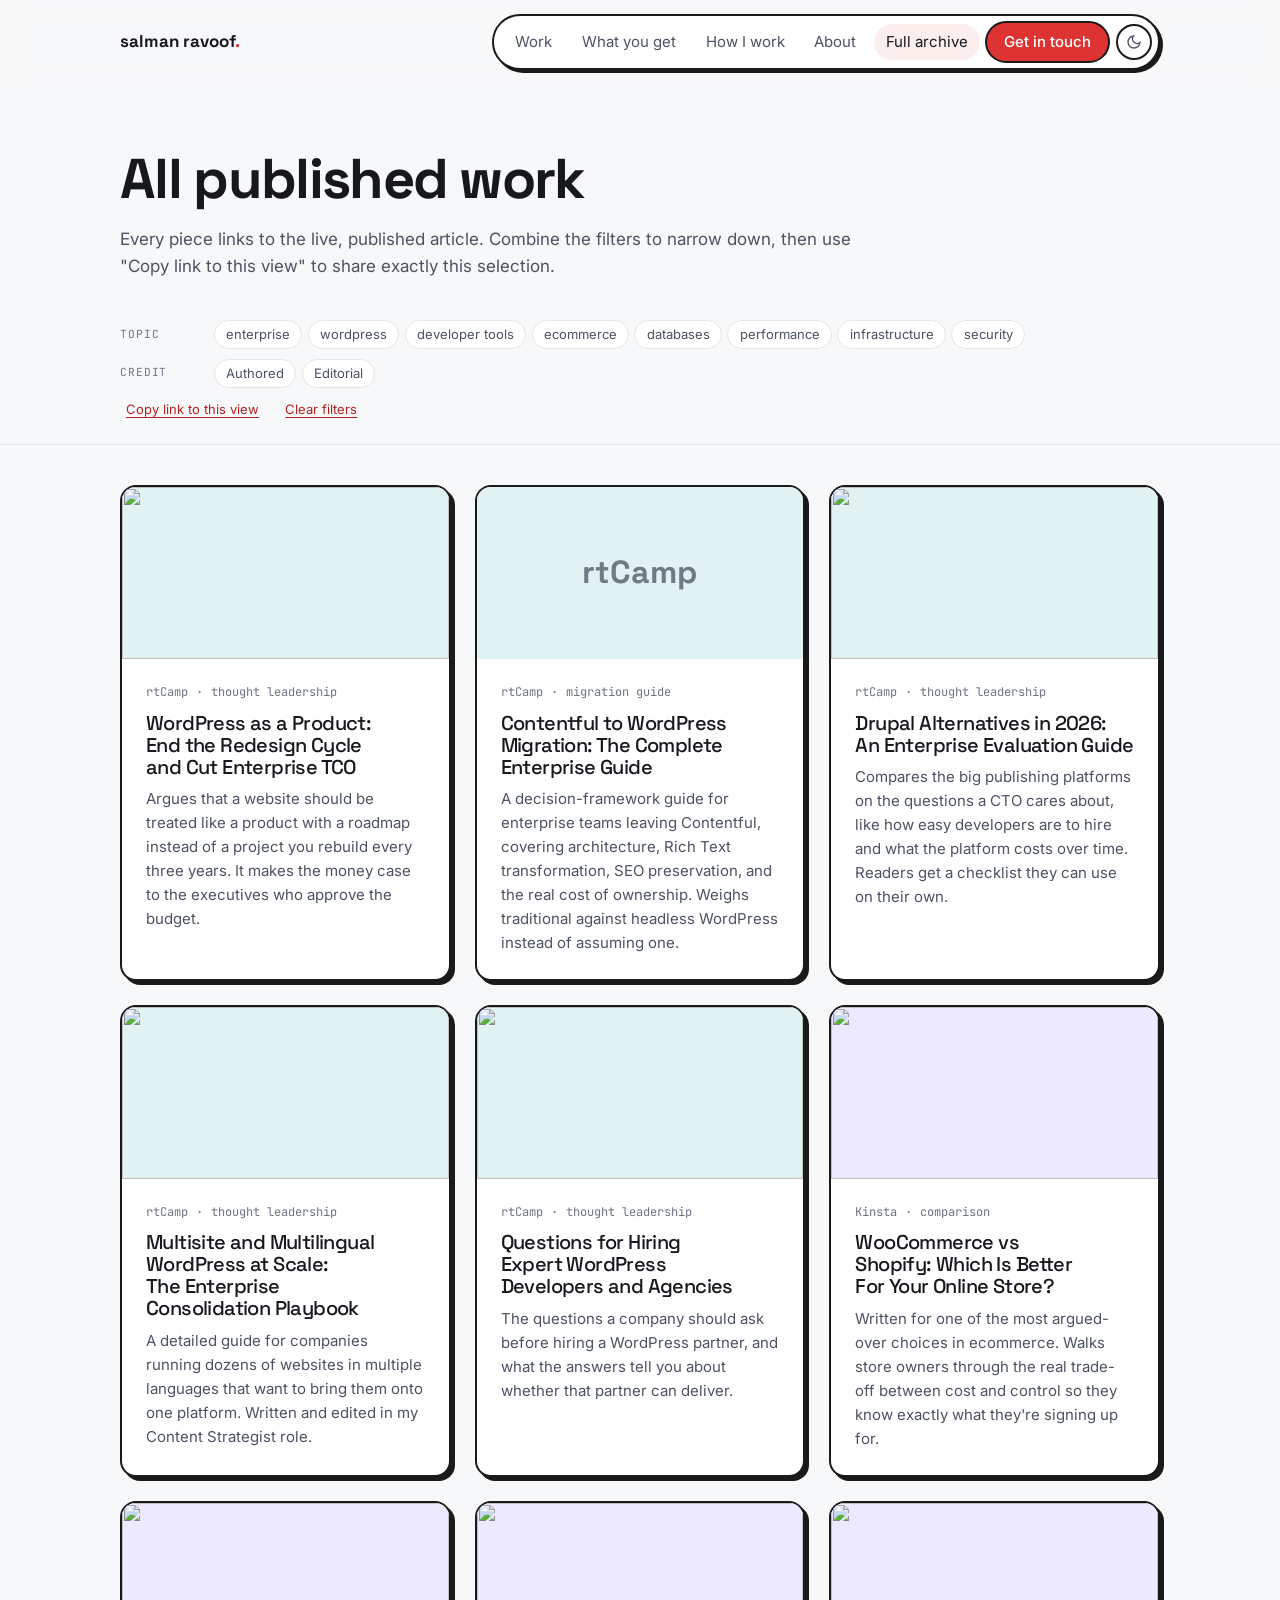
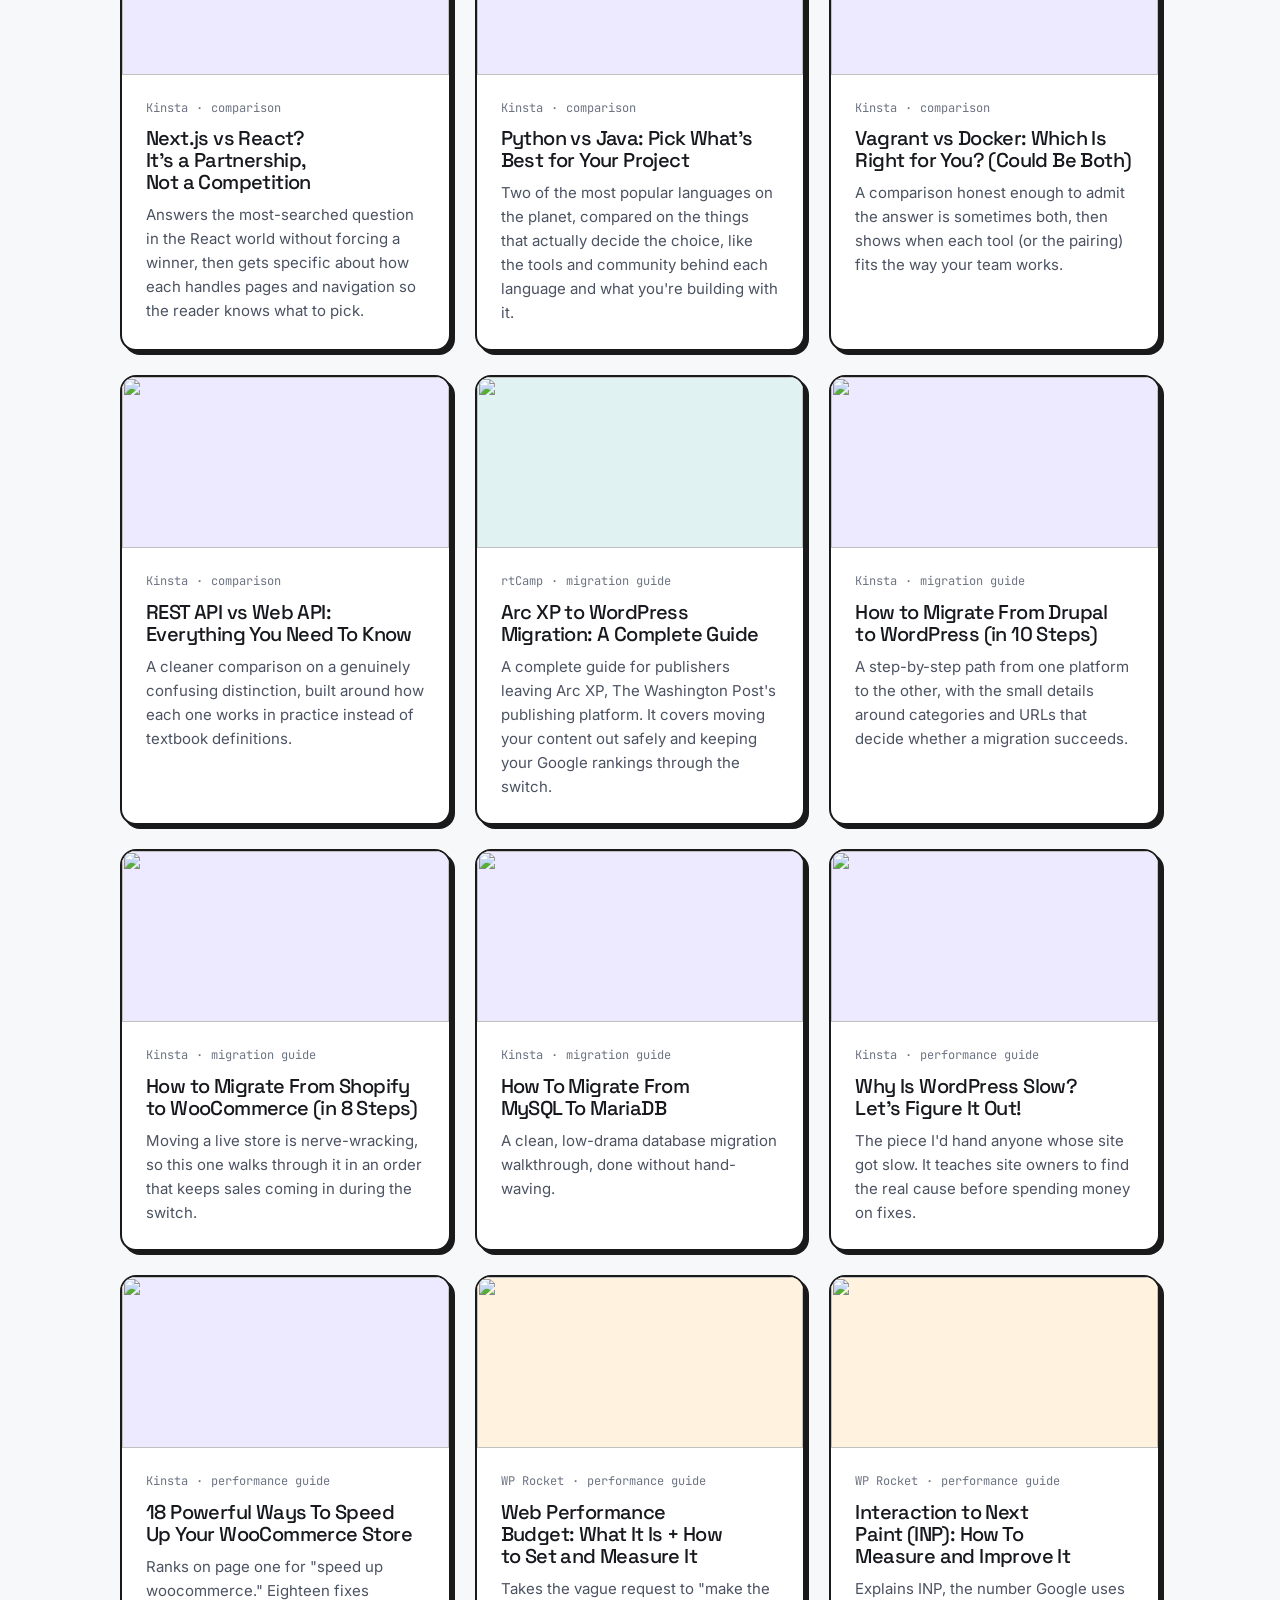
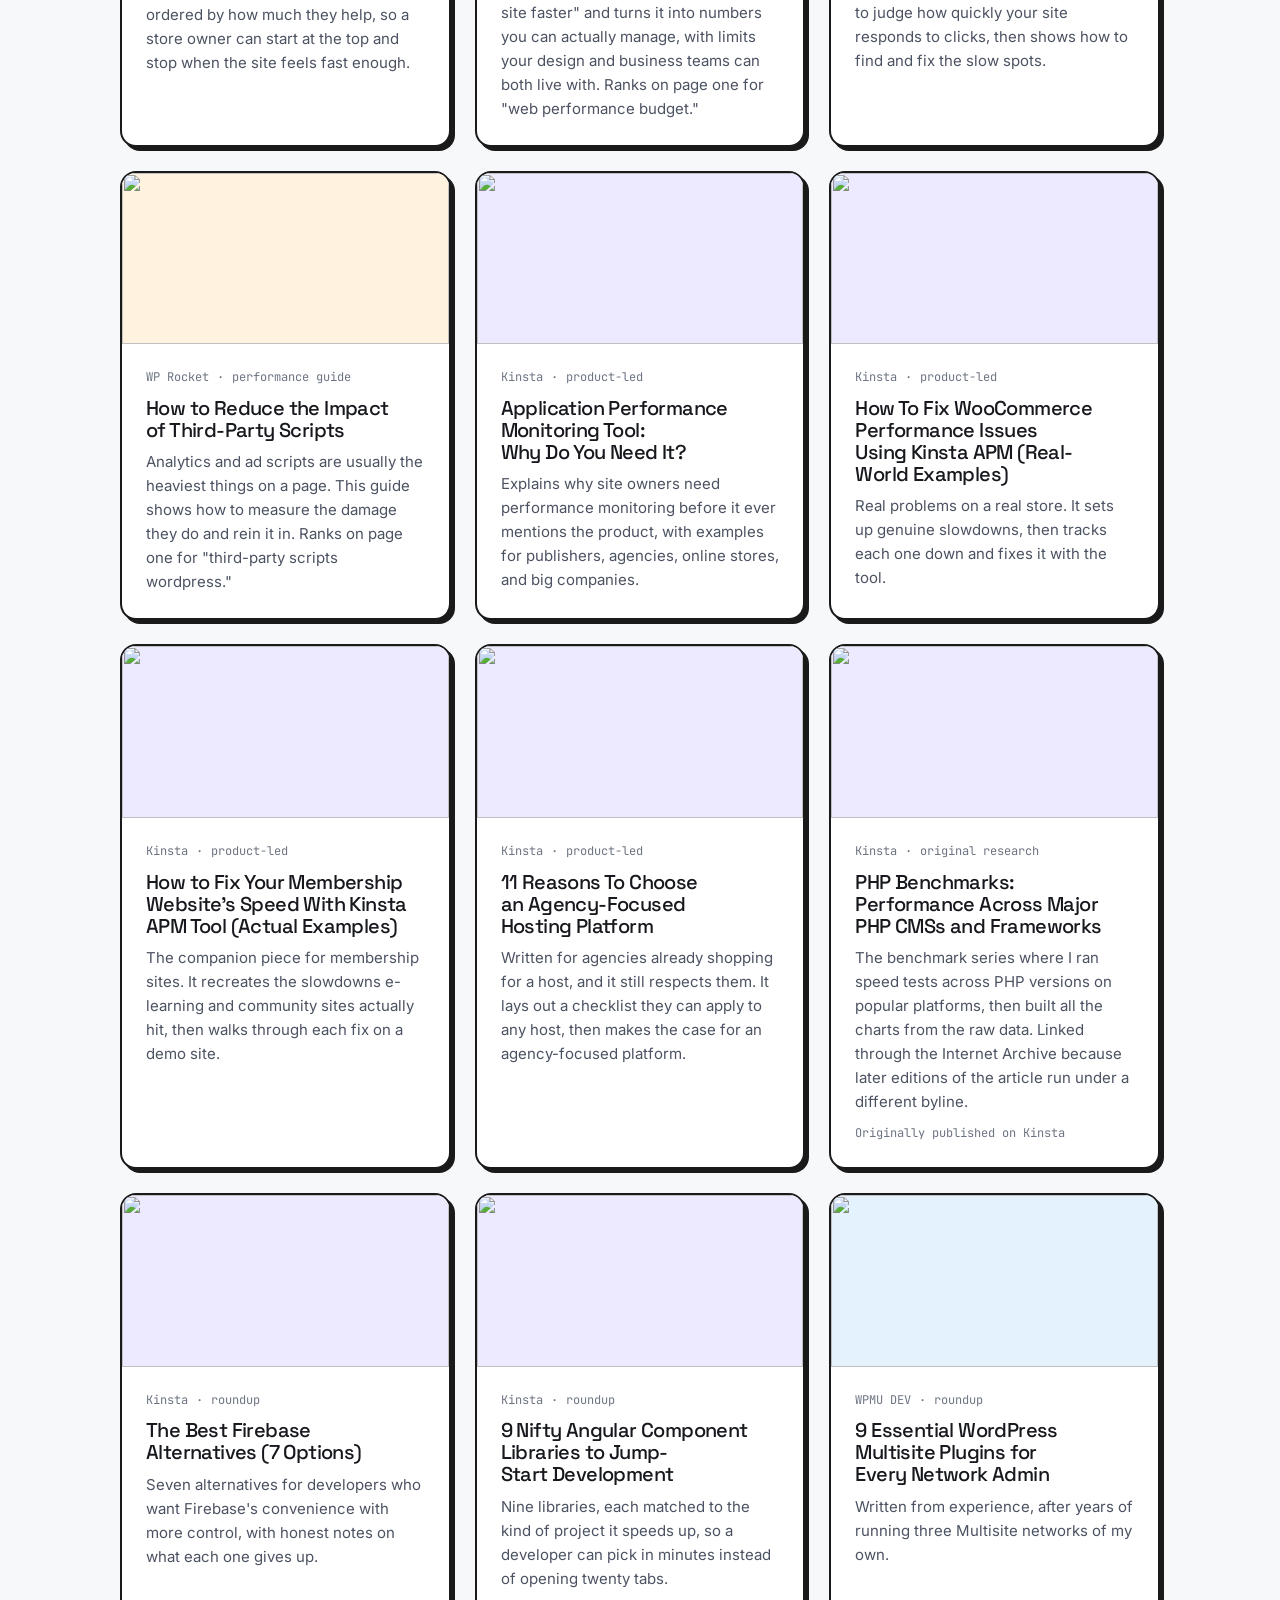
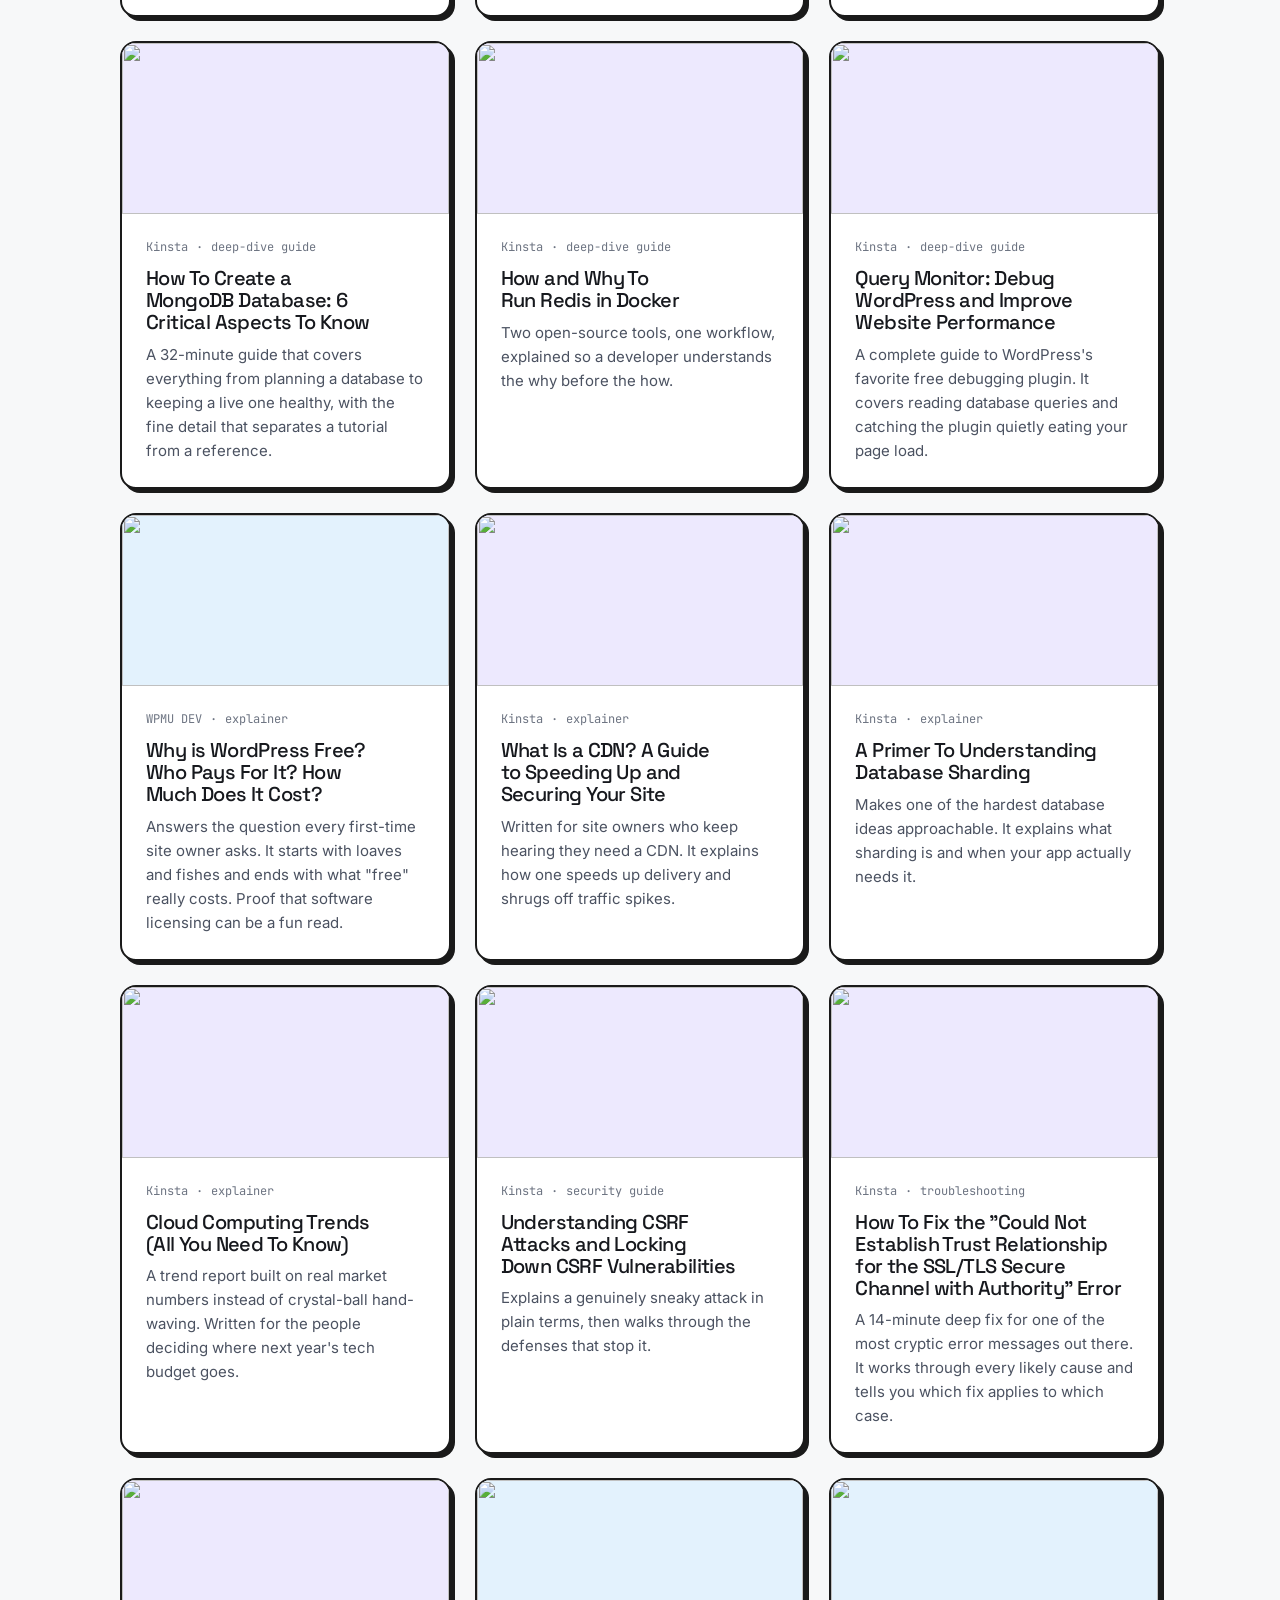
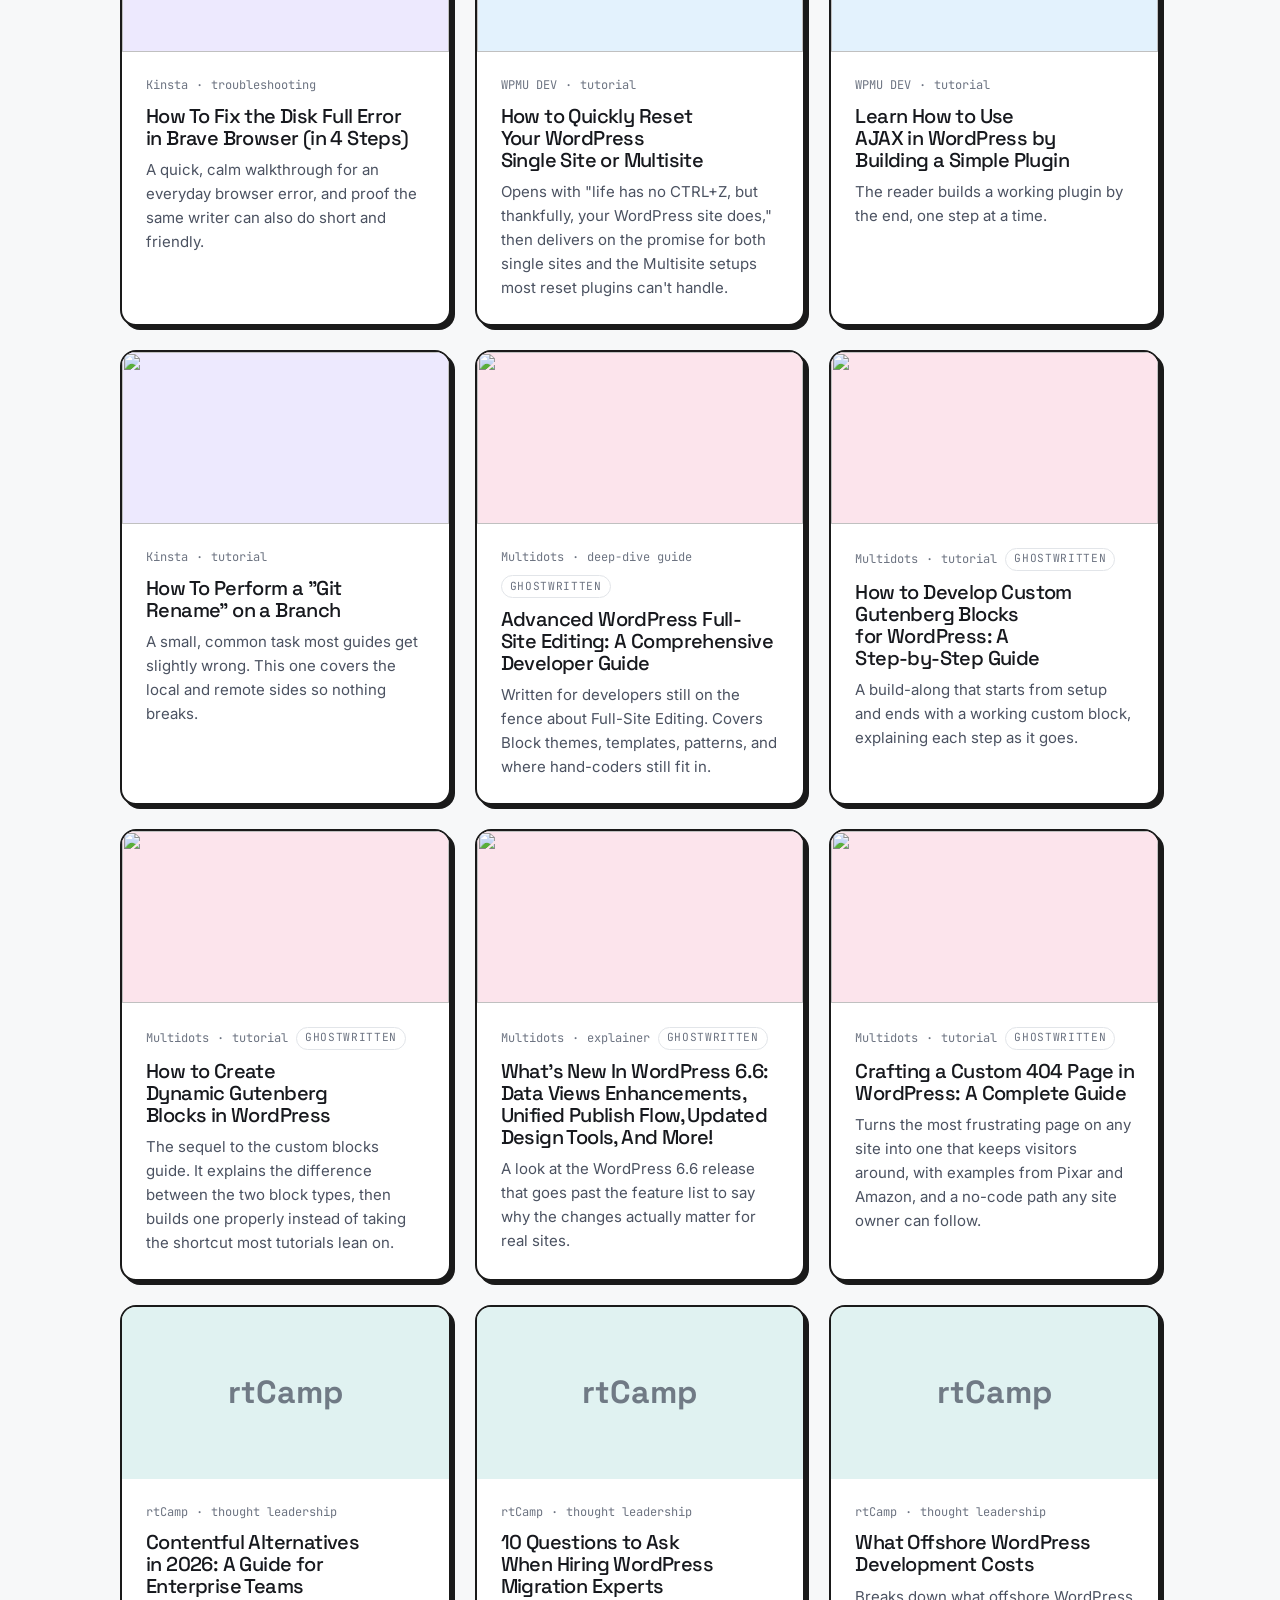
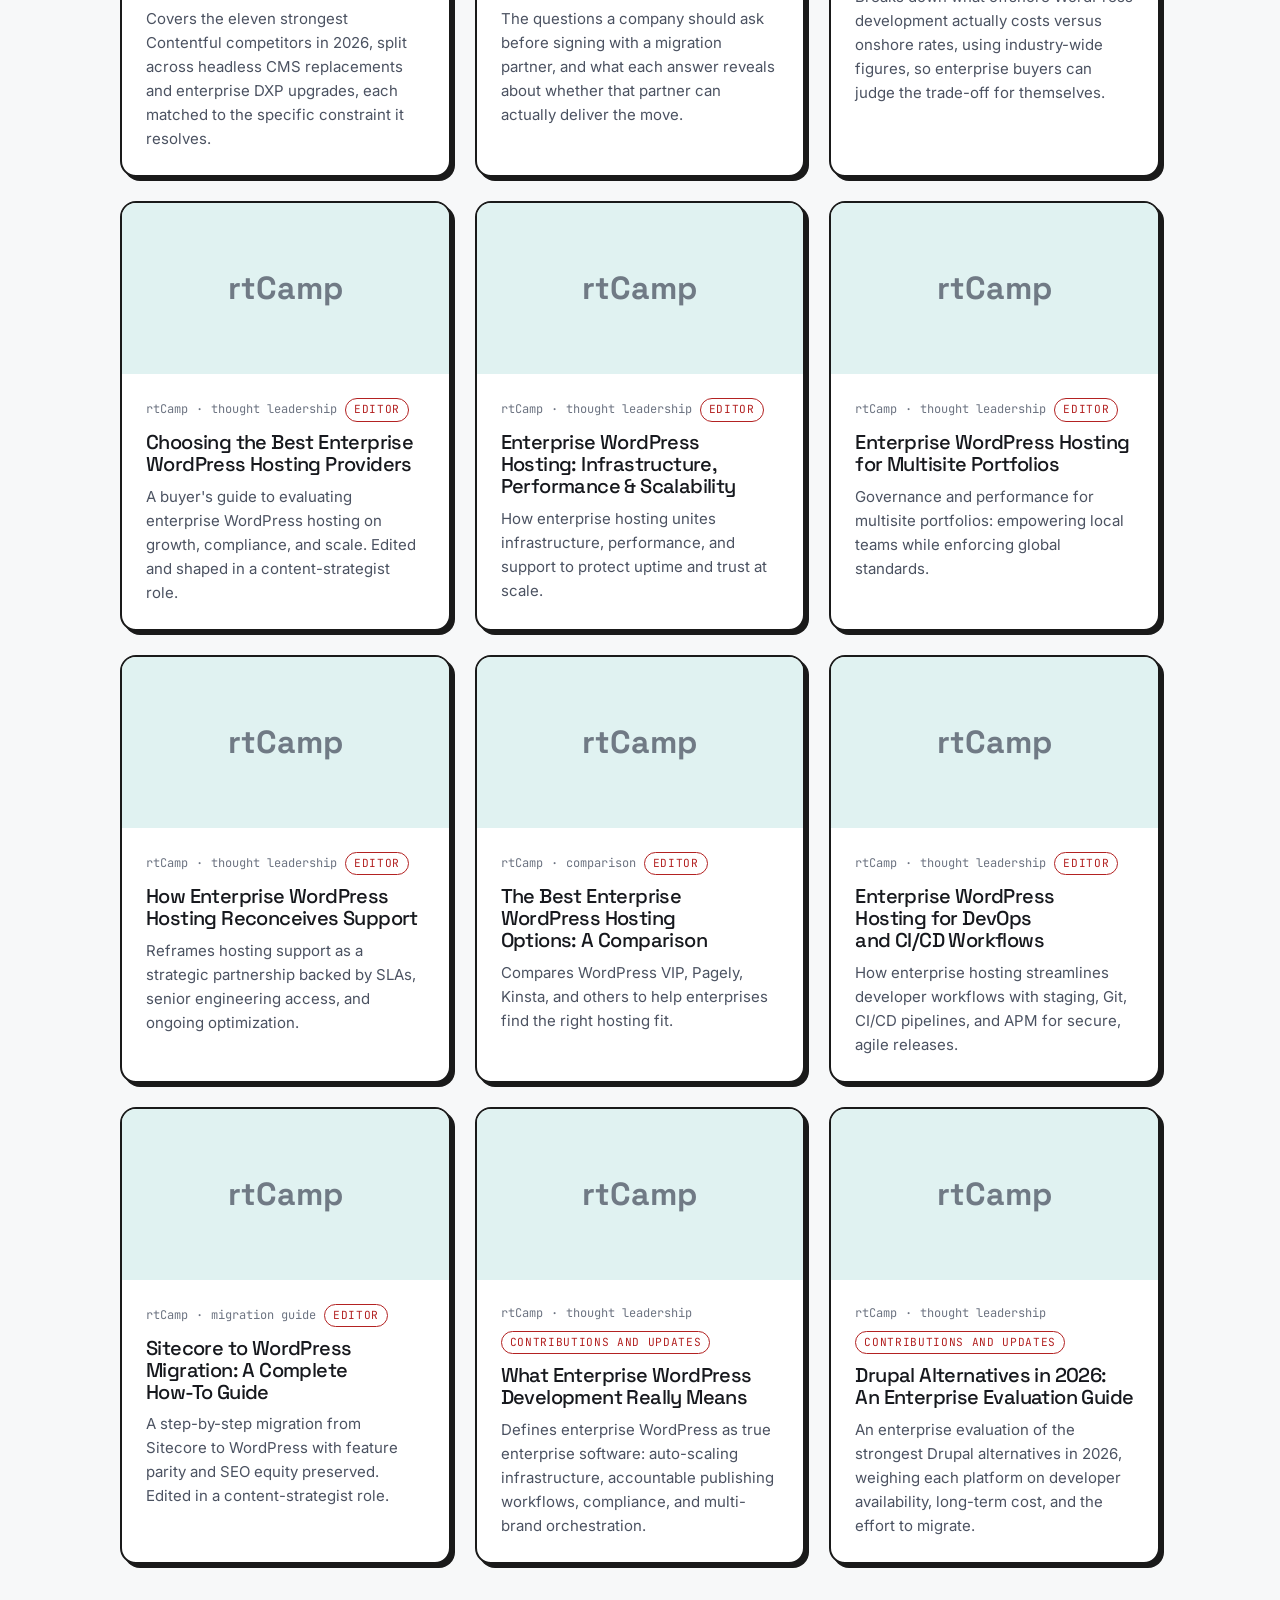
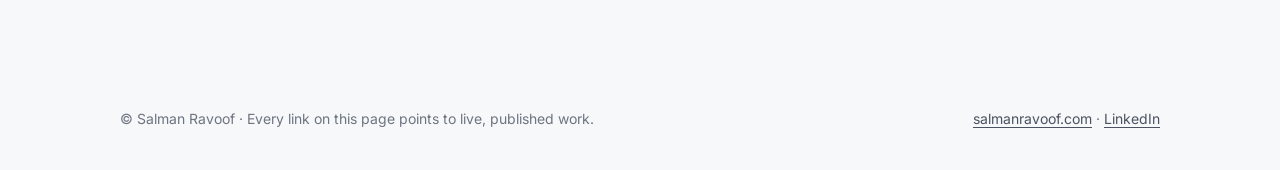
==== work.html @ 7039feca "Initial commit: conversion-focused writing portfolio Hand-coded static HTML/CSS/JS (no build step). " ====
<!DOCTYPE html>
<html lang="en" data-theme="light" class="no-js">
<head>
<meta charset="UTF-8">
<meta name="viewport" content="width=device-width, initial-scale=1.0">
<title>All published work · Salman Ravoof</title>
<meta name="description" content="The full archive of published work by Salman Ravoof across Kinsta, rtCamp, WP Rocket, WPMU DEV, and Multidots. Filter by publication, topic, or content type.">
<link rel="canonical" href="https://portfolio.salmanravoof.com/work.html">

<meta property="og:type" content="website">
<meta property="og:title" content="All published work · Salman Ravoof">
<meta property="og:description" content="The full archive of published work across WordPress and enterprise tech. Filter by publication, topic, or content type.">
<meta property="og:url" content="https://portfolio.salmanravoof.com/work.html">
<meta property="og:image" content="https://portfolio.salmanravoof.com/assets/og-image.png">
<meta property="og:image:width" content="1200">
<meta property="og:image:height" content="630">
<meta property="og:image:alt" content="Salman Ravoof, technical content writer for hire">
<meta name="twitter:card" content="summary_large_image">
<meta name="twitter:image" content="https://portfolio.salmanravoof.com/assets/og-image.png">

<script>
(function () {
  var root = document.documentElement;
  root.classList.remove("no-js");
  root.classList.add("js");
  try {
    var t = localStorage.getItem("theme");
    if (!t) t = matchMedia("(prefers-color-scheme: dark)").matches ? "dark" : "light";
    root.setAttribute("data-theme", t);
  } catch (e) {}
})();
</script>

<link rel="preconnect" href="https://fonts.googleapis.com">
<link rel="preconnect" href="https://fonts.gstatic.com" crossorigin>
<link href="https://fonts.googleapis.com/css2?family=Space+Grotesk:wght@500;700&family=Inter:wght@400;500&family=JetBrains+Mono:wght@400;500&display=swap" rel="stylesheet">

<link rel="stylesheet" href="css/tokens.css">
<link rel="stylesheet" href="css/base.css">
<link rel="stylesheet" href="css/components.css">
</head>
<body>
<a class="skip-link" href="#main">Skip to content</a>

<header class="site-header">
  <div class="container">
    <a class="brand" href="index.html">salman ravoof<span class="brand-dot">.</span></a>
    <button class="nav-toggle" type="button" aria-label="Menu" aria-expanded="false" aria-controls="primary-nav">
      <svg class="icon-menu" width="20" height="20" viewBox="0 0 24 24" fill="none" stroke="currentColor" stroke-width="2" stroke-linecap="round" aria-hidden="true"><line x1="3" y1="6" x2="21" y2="6"/><line x1="3" y1="12" x2="21" y2="12"/><line x1="3" y1="18" x2="21" y2="18"/></svg>
      <svg class="icon-close" width="20" height="20" viewBox="0 0 24 24" fill="none" stroke="currentColor" stroke-width="2" stroke-linecap="round" aria-hidden="true"><line x1="18" y1="6" x2="6" y2="18"/><line x1="6" y1="6" x2="18" y2="18"/></svg>
    </button>
    <nav class="site-nav" id="primary-nav" aria-label="Main">
      <a href="index.html#work">Work</a>
      <a href="index.html#value">What you get</a>
      <a href="index.html#process">How I work</a>
      <a href="index.html#about">About</a>
      <a href="work.html" aria-current="true">Full archive</a>
      <a class="btn btn-primary nav-cta" href="index.html#contact">Get in touch</a>
      <button class="theme-toggle" type="button" aria-label="Switch to dark mode">
        <svg class="icon-moon" width="16" height="16" viewBox="0 0 24 24" fill="none" stroke="currentColor" stroke-width="2" aria-hidden="true"><path d="M21 12.79A9 9 0 1 1 11.21 3 7 7 0 0 0 21 12.79z"/></svg>
        <svg class="icon-sun" width="16" height="16" viewBox="0 0 24 24" fill="none" stroke="currentColor" stroke-width="2" aria-hidden="true"><circle cx="12" cy="12" r="5"/><path d="M12 1v2M12 21v2M4.22 4.22l1.42 1.42M18.36 18.36l1.42 1.42M1 12h2M21 12h2M4.22 19.78l1.42-1.42M18.36 5.64l1.42-1.42"/></svg>
      </button>
    </nav>
  </div>
</header>

<main id="main">

  <section class="archive-head">
    <div class="container">
      <h1>All published work</h1>
      <p>Every piece links to the live, published article. Combine the filters to narrow down, then use "Copy link to this view" to share exactly this selection.</p>
    </div>
  </section>

  <div class="filter-bar">
    <div class="container">
      <button class="filter-toggle" type="button" aria-expanded="false" aria-controls="filter-panel" data-filter-toggle>
        <svg width="18" height="18" viewBox="0 0 24 24" fill="none" stroke="currentColor" stroke-width="2" stroke-linecap="round" aria-hidden="true"><line x1="4" y1="6" x2="20" y2="6"/><line x1="7" y1="12" x2="17" y2="12"/><line x1="10" y1="18" x2="14" y2="18"/></svg>
        <span>Filters</span>
        <span class="filter-toggle-badge" data-filter-active hidden></span>
        <svg class="filter-chevron" width="18" height="18" viewBox="0 0 24 24" fill="none" stroke="currentColor" stroke-width="2" stroke-linecap="round" stroke-linejoin="round" aria-hidden="true"><polyline points="6 9 12 15 18 9"/></svg>
      </button>
      <div class="filter-panel" id="filter-panel">
        <div class="filter-groups" data-filter-groups></div>
        <div class="filter-meta">
          <span class="filter-count" data-filter-count aria-live="polite"></span>
          <span class="filter-actions">
            <button class="filter-share" type="button" data-filter-share>Copy link to this view</button>
            <button class="filter-clear" type="button" data-filter-clear>Clear filters</button>
          </span>
        </div>
      </div>
    </div>
  </div>

  <div class="container">
    <div class="archive-grid" data-archive-grid></div>
    <p class="archive-empty" data-archive-empty hidden>No pieces match that combination. Clear a filter or two.</p>
  </div>

</main>

<footer class="site-footer">
  <div class="container">
    <span>© Salman Ravoof · Every link on this page points to live, published work.</span>
    <span><a href="https://salmanravoof.com">salmanravoof.com</a> · <a href="https://www.linkedin.com/in/salmanravoof/">LinkedIn</a></span>
  </div>
</footer>

<noscript>
  <div class="container" style="padding-block: 2rem;">
    <p>Filters need JavaScript, but all articles are listed on the <a href="index.html">home page</a> and at the author pages: <a href="https://kinsta.com/blog/author/salmanravoof/">Kinsta</a>, <a href="https://rtcamp.com/author/salman-ravoof/">rtCamp</a>, <a href="https://wp-rocket.me/blog/author/salman-ravoof/">WP Rocket</a>, <a href="https://wpmudev.com/blog/author/salman-ravoof/">WPMU DEV</a>.</p>
  </div>
</noscript>

<script src="js/clips.data.js"></script>
<script src="js/main.js"></script>
<script src="js/filter.js"></script>
<script src="js/theme.js"></script>
</body>
</html>
---- css/tokens.css ----
/* Design tokens. Single source of truth for color, type, spacing.
   Theme switching: [data-theme="dark"] on <html> overrides the color set. */

:root {
  /* Brand */
  --accent: #dd3333;
  --accent-strong: #b32222;   /* AA text on light backgrounds */
  --accent-soft: #fdeeee;

  /* Surfaces (light) */
  --bg: #f7f8f9;
  --surface: #ffffff;
  --surface-raised: #ffffff;
  --border: #e2e5e9;
  --border-strong: #c9ced5;

  /* Ink: chunky borders + hard offset shadows (neo-brutalist frame) */
  --ink-line: #1a1a1a;    /* border color on cards, nav, buttons */
  --ink-shadow: #1a1a1a;  /* solid, no-blur drop shadow color */

  /* Text (light) */
  --text: #16181d;
  --text-secondary: #4b5261;
  --text-muted: #6d7482;
  --text-on-accent: #ffffff;

  /* Publication tints for image fallbacks */
  --tint-kinsta: #ede9fe;
  --tint-rtcamp: #e0f2f1;
  --tint-wprocket: #fff3e0;
  --tint-wpmudev: #e3f2fd;
  --tint-multidots: #fce4ec;

  /* Type */
  --font-display: "Space Grotesk", system-ui, sans-serif;
  --font-body: "Inter", system-ui, -apple-system, sans-serif;
  --font-mono: "JetBrains Mono", ui-monospace, "SF Mono", monospace;

  --step--1: 0.875rem;   /* 14px */
  --step-0: 1.0625rem;   /* 17px body */
  --step-1: 1.25rem;
  --step-2: 1.625rem;
  --step-3: 2.125rem;
  --step-4: clamp(2.5rem, 5.5vw, 3.5rem);

  /* Layout */
  --measure: 68ch;
  --radius: 10px;
  --radius-lg: 16px;
  --space-1: 0.5rem;
  --space-2: 1rem;
  --space-3: 1.5rem;
  --space-4: 2.5rem;
  --space-5: 4rem;
  --space-6: 6.5rem;
  --container: 1120px;

  /* Hard offset shadows (solid, no blur) */
  --shadow-sm: 3px 3px 0 0 var(--ink-shadow);
  --shadow-card: 4px 4px 0 0 var(--ink-shadow);
  --shadow-card-hover: 7px 7px 0 0 var(--ink-shadow);

  color-scheme: light;
}

[data-theme="dark"] {
  --accent: #ef4d4d;
  --accent-strong: #ff6b6b;
  --accent-soft: #34181a;

  --bg: #101215;
  --surface: #181b20;
  --surface-raised: #1e2228;
  --border: #262b32;
  --border-strong: #3a414b;

  /* Ink: lighter border so it reads on dark; near-black offset shadow */
  --ink-line: #5b6472;
  --ink-shadow: #000000;

  --text: #e9ebee;
  --text-secondary: #aeb5c0;
  --text-muted: #8b93a0;
  --text-on-accent: #ffffff;

  --tint-kinsta: #2a2440;
  --tint-rtcamp: #16302e;
  --tint-wprocket: #362a17;
  --tint-wpmudev: #17293a;
  --tint-multidots: #381f2a;

  --shadow-sm: 3px 3px 0 0 var(--ink-shadow);
  --shadow-card: 4px 4px 0 0 var(--ink-shadow);
  --shadow-card-hover: 7px 7px 0 0 var(--ink-shadow);

  color-scheme: dark;
}
---- css/base.css ----
/* Base: reset, typography, layout primitives */

*, *::before, *::after { box-sizing: border-box; }

* { margin: 0; }

html {
  scroll-behavior: smooth;
  scroll-padding-top: 5rem;
}

@media (prefers-reduced-motion: reduce) {
  html { scroll-behavior: auto; }
  *, *::before, *::after {
    animation-duration: 0.01ms !important;
    animation-iteration-count: 1 !important;
    transition-duration: 0.01ms !important;
  }
}

body {
  background: var(--bg);
  color: var(--text);
  font-family: var(--font-body);
  font-size: var(--step-0);
  line-height: 1.6;
  -webkit-font-smoothing: antialiased;
}

h1, h2, h3, h4 {
  font-family: var(--font-display);
  line-height: 1.1;
  letter-spacing: -0.03em;
  text-wrap: balance;
}

h1 { font-size: var(--step-4); font-weight: 700; }
h2 { font-size: var(--step-3); font-weight: 700; }
h3 { font-size: var(--step-1); font-weight: 500; }

p { max-width: var(--measure); }

a { color: var(--accent-strong); text-underline-offset: 3px; }
a:hover { color: var(--accent); }

img { display: block; max-width: 100%; }

button {
  font: inherit;
  cursor: pointer;
  border: none;
  background: none;
  color: inherit;
}

:focus-visible {
  outline: 2px solid var(--accent);
  outline-offset: 3px;
  border-radius: 4px;
}

::selection { background: var(--accent); color: var(--text-on-accent); }

.container {
  max-width: var(--container);
  margin-inline: auto;
  padding-inline: clamp(1.25rem, 4vw, 2.5rem);
}

.mono {
  font-family: var(--font-mono);
  font-size: 0.8125rem;
  letter-spacing: 0.02em;
}

.visually-hidden {
  position: absolute;
  width: 1px; height: 1px;
  overflow: hidden;
  clip-path: inset(50%);
  white-space: nowrap;
}

.skip-link {
  position: absolute;
  left: 1rem; top: -3rem;
  background: var(--surface);
  padding: 0.5rem 1rem;
  border-radius: var(--radius);
  z-index: 100;
  transition: top 150ms ease;
}
.skip-link:focus { top: 1rem; }
---- css/components.css ----
/* Components */

/* ---------- Header / nav ---------- */
.site-header {
  position: sticky;
  top: 0;
  z-index: 50;
  padding-block: 0.75rem;
  background: color-mix(in srgb, var(--bg) 88%, transparent);
  backdrop-filter: blur(10px);
  transition: box-shadow 200ms ease;
}
/* Subtle shadow appears only once the page is scrolled (set by main.js) */
.site-header.is-scrolled { box-shadow: 0 2px 12px rgb(0 0 0 / 0.08); }
[data-theme="dark"] .site-header.is-scrolled { box-shadow: 0 2px 14px rgb(0 0 0 / 0.45); }

.site-header .container {
  position: relative;
  display: flex;
  align-items: center;
  justify-content: space-between;
  gap: var(--space-2);
  min-height: 3.75rem;
}

.brand {
  font-family: var(--font-display);
  font-weight: 700;
  font-size: 1.0625rem;
  color: var(--text);
  text-decoration: none;
}
.brand .brand-dot { color: var(--accent); }

/* Floating pill capsule holding the nav links + CTA + toggle */
.site-nav {
  display: flex;
  flex-wrap: wrap;
  align-items: center;
  gap: 0.35rem;
  padding: 0.3rem 0.4rem 0.3rem 0.6rem;
  background: var(--surface);
  border: 2px solid var(--ink-line);
  border-radius: 999px;
  box-shadow: var(--shadow-sm);
}

.site-nav a {
  color: var(--text-secondary);
  text-decoration: none;
  font-size: 0.9375rem;
  padding: 0.35rem 0.75rem;
  border-radius: 999px;
  white-space: nowrap;
}

/* Hamburger button: hidden on desktop, shown on mobile when JS is on */
.nav-toggle {
  display: none;
  align-items: center;
  justify-content: center;
  width: 2.75rem;
  height: 2.75rem;
  border: 2px solid var(--ink-line);
  border-radius: var(--radius);
  box-shadow: var(--shadow-sm);
  background: var(--surface);
  color: var(--text);
}
.nav-toggle .icon-close { display: none; }
.nav-toggle[aria-expanded="true"] .icon-menu { display: none; }
.nav-toggle[aria-expanded="true"] .icon-close { display: block; }
.site-nav a:hover { color: var(--text); background: var(--bg); }
.site-nav a[aria-current="true"],
.site-nav a.is-active {
  color: var(--text);
  background: var(--accent-soft);
}

.theme-toggle {
  display: inline-flex;
  align-items: center;
  justify-content: center;
  width: 2.25rem; height: 2.25rem;
  border-radius: 50%;
  border: 2px solid var(--ink-line);
  color: var(--text-secondary);
}
.theme-toggle:hover { color: var(--text); background: var(--bg); }
.theme-toggle .icon-sun { display: none; }
[data-theme="dark"] .theme-toggle .icon-sun { display: block; }
[data-theme="dark"] .theme-toggle .icon-moon { display: none; }

/* ---- Responsive nav: collapse the pill into a hamburger dropdown ---- */
@media (max-width: 900px) {
  /* With JS on, show the hamburger and collapse the nav into a panel. */
  .js .nav-toggle { display: inline-flex; }

  .js .site-nav {
    position: absolute;
    top: calc(100% + 0.6rem);
    right: 0;
    flex-direction: column;
    align-items: stretch;
    gap: 0.15rem;
    width: min(16rem, 78vw);
    padding: 0.5rem;
    border-radius: var(--radius-lg);
    box-shadow: var(--shadow-card);
    z-index: 60;
    display: none;
  }
  .js .site-nav.is-open { display: flex; }

  .js .site-nav a {
    padding: 0.6rem 0.8rem;
    border-radius: var(--radius);
  }
  .js .site-nav .nav-cta {
    justify-content: center;
    margin-top: 0.2rem;
  }
  /* Keep the theme toggle inline with a label-like full-width row */
  .js .site-nav .theme-toggle {
    align-self: flex-start;
    margin-top: 0.2rem;
  }

  /* No-JS fallback: no hamburger, so let the pill wrap and stay reachable. */
  .no-js .site-nav { border-radius: var(--radius-lg); }
}

/* ---------- Buttons ---------- */
.btn {
  display: inline-flex;
  align-items: center;
  gap: 0.5rem;
  padding: 0.7rem 1.35rem;
  border: 2px solid var(--ink-line);
  border-radius: var(--radius);
  box-shadow: var(--shadow-sm);
  font-weight: 500;
  font-size: 0.9375rem;
  text-decoration: none;
  transition: transform 120ms ease, box-shadow 120ms ease, background 120ms ease;
}
.btn:hover { transform: translate(-1px, -1px); box-shadow: var(--shadow-card); }
.btn:active { transform: translate(3px, 3px); box-shadow: 0 0 0 0 var(--ink-shadow); }

.btn-primary { background: var(--accent); color: var(--text-on-accent); }
.btn-primary:hover { background: var(--accent-strong); color: var(--text-on-accent); }

.btn-ghost {
  background: var(--surface);
  color: var(--text);
}
.btn-ghost:hover { color: var(--text); }

/* CTA nested inside the nav pill: clean filled pill, no offset shadow.
   Explicit color beats the .site-nav a rule (which would grey the text). */
.site-nav .nav-cta {
  border-radius: 999px;
  box-shadow: none;
  padding: 0.45rem 1.05rem;
  color: var(--text-on-accent);
  background: var(--accent);
}
.site-nav .nav-cta:hover { transform: none; box-shadow: none; color: var(--text-on-accent); background: var(--accent-strong); }
.site-nav .nav-cta:active { transform: scale(0.97); box-shadow: none; }

/* ---------- Hero ---------- */
.hero { padding-block: var(--space-4) var(--space-5); }

/* Big bordered hero card (neo-brutalist frame, brand-red tint) */
.hero-panel {
  background: var(--accent-soft);
  border: 2px solid var(--ink-line);
  border-radius: var(--radius-lg);
  box-shadow: var(--shadow-card-hover);
  padding: clamp(2rem, 4vw, 3.5rem);
}

/* Supporting content sits two-up below the full-width headline */
.hero-row {
  display: grid;
  grid-template-columns: minmax(0, 1.9fr) minmax(220px, 1fr);
  gap: clamp(1.5rem, 3vw, 2.75rem);
  align-items: start;
  margin-top: var(--space-3);
}
/* The row's margin-top owns the headline gap; don't double it with the
   first child's own top margin. */
.hero-main > :first-child { margin-top: 0; }
/* Two-column hero only when the side card has room; below this it stacks
   (keeps the "who I'm for" bullets from wrapping into a cramped column). */
@media (max-width: 992px) {
  .hero-row { grid-template-columns: 1fr; gap: var(--space-3); }
}

/* Compact "who I'm for" side card, right column of the hero */
.hero-fit {
  background: var(--surface);
  border: 2px solid var(--ink-line);
  border-radius: var(--radius);
  box-shadow: var(--shadow-sm);
  padding: var(--space-3);
}
.hero-fit-label {
  font-family: var(--font-mono);
  font-size: 0.75rem;
  letter-spacing: 0.08em;
  text-transform: uppercase;
  color: var(--accent-strong);
  margin-bottom: var(--space-2);
}
.hero-fit-list {
  list-style: none;
  display: grid;
  gap: 0.55rem;
  margin-bottom: var(--space-2);
}
.hero-fit-list li {
  position: relative;
  padding-left: 1.15rem;
  font-size: 0.9375rem;
  font-weight: 500;
  line-height: 1.35;
}
.hero-fit-list li::before {
  content: "";
  position: absolute;
  left: 0; top: 0.5em;
  width: 0.5rem; height: 0.5rem;
  background: var(--accent);
  border-radius: 2px;
}
.hero-fit-note {
  font-size: var(--step--1);
  color: var(--text-secondary);
}

.hero-kicker {
  color: var(--accent-strong);
  font-family: var(--font-mono);
  font-size: 0.8125rem;
  letter-spacing: 0.08em;
  text-transform: uppercase;
  margin-bottom: var(--space-2);
}

.hero h1 { max-width: 30ch; }

/* Inline word-pills that highlight phrases inside running copy */
.pill-inline {
  display: inline-block;
  white-space: nowrap;
  background: var(--surface);
  border: 2px solid var(--ink-line);
  border-radius: 999px;
  padding: 0.02em 0.55em;
  margin-block: 0.15em;
  font-size: 0.92em;
  font-weight: 500;
  color: var(--text);
  /* No offset shadow: on wrapped text it overflows into the next line
     and collides with the pill below. The border carries the styling.
     margin-block keeps a gap when two pills wrap onto adjacent lines. */
}

/* Uppercase mono eyebrow above a section heading */
.section-kicker {
  font-family: var(--font-mono);
  font-size: 0.8125rem;
  letter-spacing: 0.08em;
  text-transform: uppercase;
  color: var(--accent-strong);
  margin-bottom: 0.5rem;
}

.hero-sub {
  margin-top: var(--space-3);
  font-size: var(--step-1);
  line-height: 1.75;
  color: var(--text-secondary);
  max-width: 52ch;
}

.hero-actions {
  margin-top: var(--space-4);
  display: flex;
  flex-wrap: wrap;
  align-items: center;
  gap: var(--space-2);
}

.hero-doubt {
  font-size: var(--step--1);
  color: var(--text-muted);
}

/* ---------- Logo strip ---------- */
.pub-strip {
  border-block: 1px solid var(--border);
  padding-block: var(--space-3);
}
.pub-strip .container {
  display: flex;
  flex-wrap: wrap;
  align-items: baseline;
  gap: var(--space-2) var(--space-4);
}
.pub-strip-label {
  font-family: var(--font-mono);
  font-size: 0.75rem;
  text-transform: uppercase;
  letter-spacing: 0.08em;
  color: var(--text-muted);
}
.pub-link {
  display: inline-flex;
  align-items: center;
  gap: 0.5rem;
  text-decoration: none;
  border-radius: 6px;
}
.pub-link img {
  height: 24px;
  width: auto;
  /* Hidden until it actually loads; the text wordmark is the default. */
  display: none;
}
.pub-link.has-logo img { display: block; }
.pub-link.has-logo .pub-name { position: absolute; width: 1px; height: 1px; overflow: hidden; clip-path: inset(50%); }
[data-theme="dark"] .pub-link.has-logo img { filter: brightness(0) invert(0.85); }
.pub-name {
  font-family: var(--font-display);
  font-weight: 500;
  font-size: 1.125rem;
  color: var(--text-secondary);
}
a.pub-link:hover .pub-name { color: var(--text); }
a.pub-link:hover { opacity: 0.85; }

/* ---------- Sections ---------- */
.section { padding-block: var(--space-5); }

.section-head {
  display: flex;
  align-items: baseline;
  gap: var(--space-2);
  margin-bottom: var(--space-4);
}

.section-note {
  margin-top: 0.5rem;
  color: var(--text-secondary);
  max-width: 58ch;
}

/* Highlighted proof line above the featured cards */
.work-proof {
  margin-bottom: var(--space-4);
  padding: 0.9rem 1.15rem;
  background: var(--surface);
  border: 2px solid var(--ink-line);
  border-left-width: 6px;
  border-left-color: var(--accent);
  border-radius: var(--radius);
  box-shadow: var(--shadow-sm);
  color: var(--text);
  font-size: var(--step-0);
  max-width: var(--measure);
}

/* ---------- Featured cards ---------- */
.featured-grid {
  display: grid;
  grid-template-columns: repeat(auto-fill, minmax(300px, 1fr));
  gap: var(--space-3);
}

.card {
  display: flex;
  flex-direction: column;
  background: var(--surface);
  border: 2px solid var(--ink-line);
  border-radius: var(--radius-lg);
  overflow: hidden;
  box-shadow: var(--shadow-card);
  transition: transform 150ms ease, box-shadow 150ms ease;
}
.card[hidden] { display: none; }

.card:hover {
  transform: translate(-2px, -2px);
  box-shadow: var(--shadow-card-hover);
}

.card-media {
  aspect-ratio: 1200 / 630;
  background: var(--tint, var(--accent-soft));
  display: flex;
  align-items: center;
  justify-content: center;
  position: relative;
}
.card-media img { width: 100%; height: 100%; object-fit: cover; }
.card-monogram {
  font-family: var(--font-display);
  font-weight: 700;
  font-size: 2rem;
  color: var(--text-secondary);
  opacity: 0.75;
}

.card-audience {
  position: absolute;
  top: 0.75rem; left: 0.75rem;
  background: var(--accent);
  color: var(--text-on-accent);
  font-family: var(--font-mono);
  font-size: 0.75rem;
  padding: 0.25rem 0.65rem;
  border-radius: 999px;
}

.card-body {
  display: flex;
  flex-direction: column;
  gap: 0.6rem;
  padding: var(--space-3);
  flex: 1;
}

.card-meta {
  display: flex;
  flex-wrap: wrap;
  align-items: center;
  gap: 0.5rem;
  font-family: var(--font-mono);
  font-size: 0.75rem;
  color: var(--text-muted);
}

.card h3 a {
  color: var(--text);
  text-decoration: none;
}
.card h3 a::after { content: ""; position: absolute; inset: 0; }
.card { position: relative; }
.card h3 a:hover { color: var(--accent-strong); }

.card-desc {
  color: var(--text-secondary);
  font-size: 0.9375rem;
  flex: 1;
}

.card-metric {
  display: inline-flex;
  align-items: center;
  gap: 0.4rem;
  align-self: flex-start;
  background: var(--accent-soft);
  color: var(--accent-strong);
  font-family: var(--font-mono);
  font-size: 0.75rem;
  padding: 0.3rem 0.7rem;
  border-radius: 999px;
}

.tag {
  background: var(--bg);
  border: 1.5px solid var(--ink-line);
  border-radius: 999px;
  padding: 0.15rem 0.6rem;
}

/* ---------- Value props ("what you get") ---------- */
.value-grid {
  display: grid;
  grid-template-columns: repeat(auto-fit, minmax(240px, 1fr));
  gap: var(--space-3);
}
.value-item {
  border-top: 2px solid var(--accent);
  padding-top: var(--space-2);
}
.value-icon {
  display: inline-flex;
  align-items: center;
  justify-content: center;
  width: 2.75rem;
  height: 2.75rem;
  margin-bottom: var(--space-2);
  background: var(--accent-soft);
  border: 2px solid var(--ink-line);
  border-radius: var(--radius);
  box-shadow: var(--shadow-sm);
  color: var(--accent-strong);
}
.value-icon svg { width: 22px; height: 22px; }
.value-item h3 { margin-bottom: 0.5rem; }
.value-item p { color: var(--text-secondary); font-size: 0.9375rem; }

/* ---------- Process ("how I work") ---------- */
.process { counter-reset: step; display: grid; gap: var(--space-3); max-width: 720px; }
.process-step {
  counter-increment: step;
  display: grid;
  grid-template-columns: 3rem 1fr;
  gap: var(--space-2);
}
.process-step::before {
  content: "0" counter(step);
  font-family: var(--font-mono);
  color: var(--accent-strong);
  font-size: 0.875rem;
  padding-top: 0.3rem;
}
.process-step h3 { margin-bottom: 0.35rem; }
.process-step p { color: var(--text-secondary); font-size: 0.9375rem; }

/* ---------- Testimonials ---------- */
.testimonial-grid {
  display: grid;
  grid-template-columns: repeat(auto-fit, minmax(280px, 1fr));
  gap: var(--space-3);
}
.testimonial {
  position: relative;
  background: var(--surface);
  border: 2px solid var(--ink-line);
  border-radius: var(--radius-lg);
  box-shadow: var(--shadow-card);
  padding: var(--space-4) var(--space-3) var(--space-3);
  display: flex;
  flex-direction: column;
  gap: var(--space-2);
  transition: transform 150ms ease, box-shadow 150ms ease;
}
.testimonial:hover {
  transform: translate(-2px, -2px);
  box-shadow: var(--shadow-card-hover);
}
/* Oversized opening quote mark */
.testimonial::before {
  content: "\201C";
  position: absolute;
  top: 0.05rem;
  left: var(--space-3);
  font-family: var(--font-display);
  font-weight: 700;
  font-size: 3rem;
  line-height: 1;
  color: var(--accent);
}
.testimonial blockquote {
  font-size: var(--step-0);
  color: var(--text);
}
.testimonial.is-placeholder blockquote { color: var(--text-muted); font-style: italic; }
/* Unmistakable label so placeholders never read as real quotes */
.testimonial.is-placeholder::after {
  content: "Placeholder";
  position: absolute;
  top: var(--space-3);
  right: var(--space-3);
  font-family: var(--font-mono);
  font-size: 0.65rem;
  text-transform: uppercase;
  letter-spacing: 0.06em;
  color: var(--text-muted);
  background: var(--bg);
  border: 1.5px solid var(--border-strong);
  border-radius: 999px;
  padding: 0.12rem 0.5rem;
}
.testimonial figcaption {
  margin-top: auto;
  padding-top: var(--space-2);
  border-top: 2px solid var(--border);
  font-size: 0.875rem;
  color: var(--text-muted);
}
.testimonial figcaption strong { color: var(--text); font-weight: 600; }

/* ---------- FAQ ---------- */
.faq { max-width: 720px; }
.faq details {
  border-bottom: 1px solid var(--border);
  padding-block: var(--space-2);
}
.faq summary {
  cursor: pointer;
  font-family: var(--font-display);
  font-weight: 500;
  font-size: var(--step-1);
  list-style: none;
  display: flex;
  justify-content: space-between;
  align-items: center;
  gap: var(--space-2);
}
.faq summary::-webkit-details-marker { display: none; }
.faq summary::after {
  content: "+";
  font-family: var(--font-mono);
  color: var(--accent-strong);
  font-size: 1.25rem;
  transition: transform 150ms ease;
}
.faq details[open] summary::after { transform: rotate(45deg); }
.faq details p { margin-top: var(--space-2); color: var(--text-secondary); }

/* ---------- About ---------- */
.about-grid {
  display: grid;
  grid-template-columns: minmax(0, 1.4fr) minmax(0, 1fr);
  gap: var(--space-4);
  align-items: start;
}
.about-facts {
  background: var(--surface);
  border: 2px solid var(--ink-line);
  border-radius: var(--radius-lg);
  box-shadow: var(--shadow-card);
  padding: var(--space-3);
  display: grid;
  gap: var(--space-2);
}
.about-fact { display: grid; gap: 0.15rem; }
.about-fact dt {
  font-family: var(--font-mono);
  font-size: 0.75rem;
  text-transform: uppercase;
  letter-spacing: 0.08em;
  color: var(--text-muted);
}
.about-fact dd { margin: 0; color: var(--text); }
@media (max-width: 760px) { .about-grid { grid-template-columns: 1fr; } }

/* ---------- Contact ---------- */
.contact {
  background: var(--surface);
  border-block: 1px solid var(--border);
}
.contact .container { padding-block: var(--space-5); }
.contact h2 { max-width: 24ch; }
.contact-lede { margin-top: var(--space-2); color: var(--text-secondary); max-width: 52ch; }
.contact-actions {
  margin-top: var(--space-3);
  display: flex;
  flex-wrap: wrap;
  align-items: center;
  gap: var(--space-2);
}
.copy-email {
  display: inline-flex;
  align-items: center;
  gap: 0.5rem;
  border: 1px dashed var(--border-strong);
  border-radius: 999px;
  padding: 0.7rem 1.25rem;
  font-family: var(--font-mono);
  font-size: 0.875rem;
  color: var(--text-secondary);
}
.copy-email:hover { border-color: var(--text-muted); color: var(--text); }
.copy-email.copied { border-color: var(--accent); color: var(--accent-strong); }

/* ---------- Footer ---------- */
.site-footer { padding-block: var(--space-4); }
.site-footer .container {
  display: flex;
  flex-wrap: wrap;
  justify-content: space-between;
  gap: var(--space-2);
  font-size: 0.875rem;
  color: var(--text-muted);
}
.site-footer a { color: var(--text-secondary); }

/* ---------- Archive page ---------- */
.archive-head { padding-block: var(--space-5) var(--space-3); }
.archive-head p { margin-top: var(--space-2); color: var(--text-secondary); }

/* Compact top filter bar. Not sticky, so it scrolls away and the results
   get the page. Unselected chips stay quiet; only the active one pops. */
.filter-bar {
  padding-block: var(--space-2) var(--space-3);
  border-bottom: 1px solid var(--border);
}
.filter-groups { display: grid; gap: 0.6rem; }

.filter-toggle { display: none; }
.filter-toggle-badge {
  background: var(--accent);
  color: var(--text-on-accent);
  font-family: var(--font-mono);
  font-size: 0.7rem;
  border-radius: 999px;
  padding: 0.05rem 0.45rem;
}

/* Each axis: mono label, then its chips flow beside it */
.filter-group {
  display: flex;
  flex-wrap: wrap;
  align-items: center;
  gap: 0.3rem 0.35rem;
}
.filter-label {
  min-width: 5.5rem;
  font-family: var(--font-mono);
  font-size: 0.7rem;
  text-transform: uppercase;
  letter-spacing: 0.08em;
  color: var(--text-muted);
}
/* Quiet unselected chips: light hairline, muted text */
.chip {
  border: 1px solid var(--border);
  border-radius: 999px;
  padding: 0.2rem 0.7rem;
  font-size: 0.8125rem;
  color: var(--text-secondary);
  background: var(--surface);
  transition: background 120ms ease, color 120ms ease, border-color 120ms ease;
}
.chip:hover { border-color: var(--border-strong); color: var(--text); }
/* Selected chip pops in brand red */
.chip[aria-pressed="true"] {
  background: var(--accent);
  border-color: var(--accent);
  color: var(--text-on-accent);
}

.filter-meta {
  display: flex;
  align-items: center;
  justify-content: space-between;
  gap: var(--space-2);
  margin-top: 0.6rem;
}
.filter-count { font-family: var(--font-mono); font-size: 0.8125rem; color: var(--text-muted); }
.filter-count:empty { display: none; }
.filter-actions { display: flex; gap: 0.9rem; }
.filter-clear, .filter-share {
  font-size: 0.8125rem;
  color: var(--accent-strong);
  text-decoration: underline;
  text-underline-offset: 3px;
  white-space: nowrap;
}

.archive-grid {
  display: grid;
  grid-template-columns: repeat(auto-fill, minmax(260px, 1fr));
  gap: var(--space-3);
  padding-block: var(--space-4) var(--space-6);
}
.archive-grid .card-media { aspect-ratio: 1200 / 630; }
.archive-empty {
  padding-block: var(--space-5);
  color: var(--text-muted);
  text-align: center;
}

/* Small screens: collapse filters behind a compact toggle */
@media (max-width: 700px) {
  /* Drop the divider line, and match the gap below the toggle to the gap
     between the cards (--space-3) instead of the wider desktop spacing. */
  .filter-bar { border-bottom: none; padding-bottom: 0; }
  .archive-grid { padding-top: var(--space-3); }

  .js .filter-toggle {
    display: flex;
    width: 100%;
    align-items: center;
    gap: 0.5rem;
    padding: 0.6rem 1rem;
    background: var(--surface);
    border: 2px solid var(--ink-line);
    border-radius: var(--radius);
    box-shadow: var(--shadow-sm);
    color: var(--text);
    font-weight: 500;
  }
  .js .filter-toggle .filter-chevron { margin-left: auto; transition: transform 150ms ease; }
  .js .filter-toggle[aria-expanded="true"] .filter-chevron { transform: rotate(180deg); }

  .js .filter-panel { display: none; margin-top: var(--space-2); }
  .js .filter-panel.is-open { display: block; }

  /* Stack label above chips and the meta row on narrow screens */
  .filter-label { min-width: auto; flex-basis: 100%; margin-bottom: 0.1rem; }
  .filter-meta { flex-direction: column; align-items: flex-start; gap: 0.5rem; }
}

.ghost-flag {
  font-family: var(--font-mono);
  font-size: 0.7rem;
  text-transform: uppercase;
  letter-spacing: 0.06em;
  color: var(--text-muted);
  border: 1px solid var(--border);
  border-radius: 999px;
  padding: 0.1rem 0.5rem;
}
/* Editorial credit pill: same family as ghost-flag, tinted with the accent
   so it reads as a credit rather than a warning. */
.role-flag {
  font-family: var(--font-mono);
  font-size: 0.7rem;
  text-transform: uppercase;
  letter-spacing: 0.06em;
  color: var(--accent-strong);
  border: 1px solid var(--accent-strong);
  border-radius: 999px;
  padding: 0.1rem 0.5rem;
}

/* ---------- Reveal on scroll (respects reduced motion) ---------- */
@media (prefers-reduced-motion: no-preference) {
  .reveal {
    opacity: 0;
    transform: translateY(14px);
    transition: opacity 500ms ease, transform 500ms ease;
  }
  .reveal.is-visible { opacity: 1; transform: none; }
}
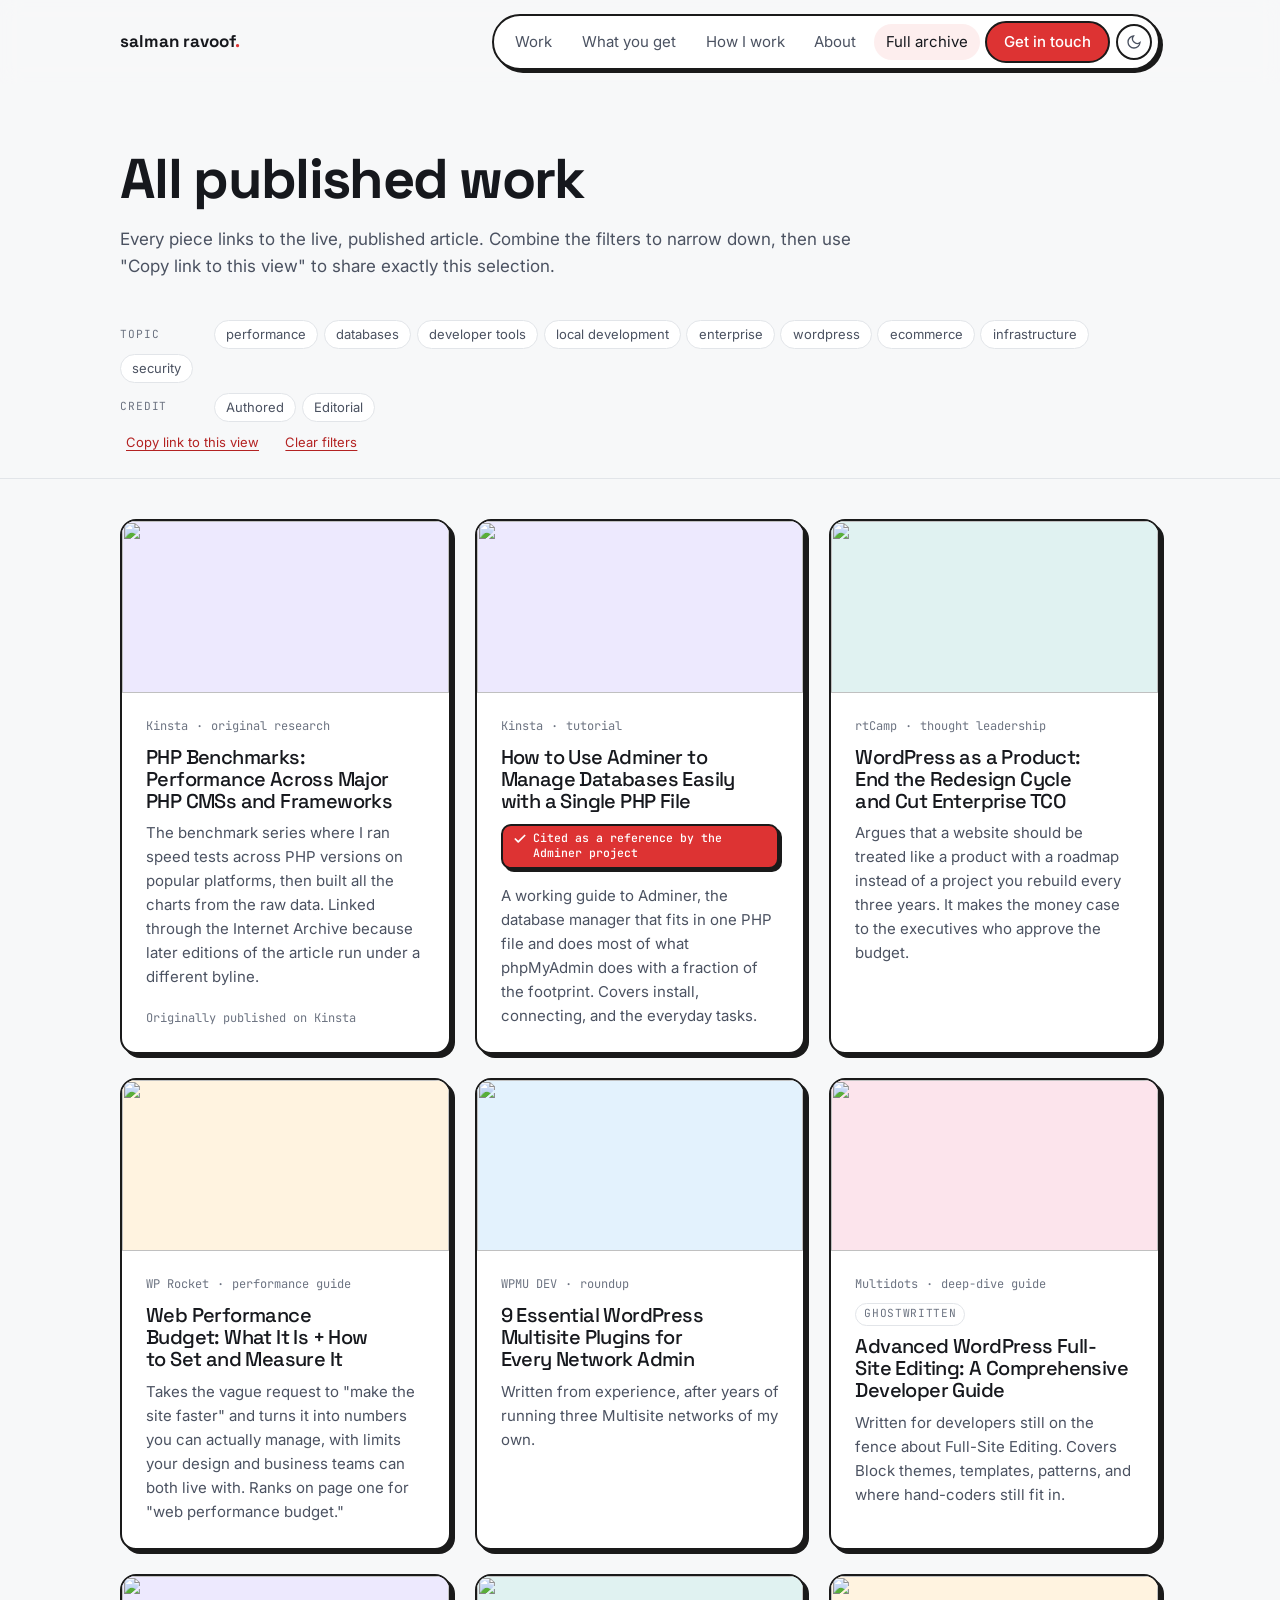
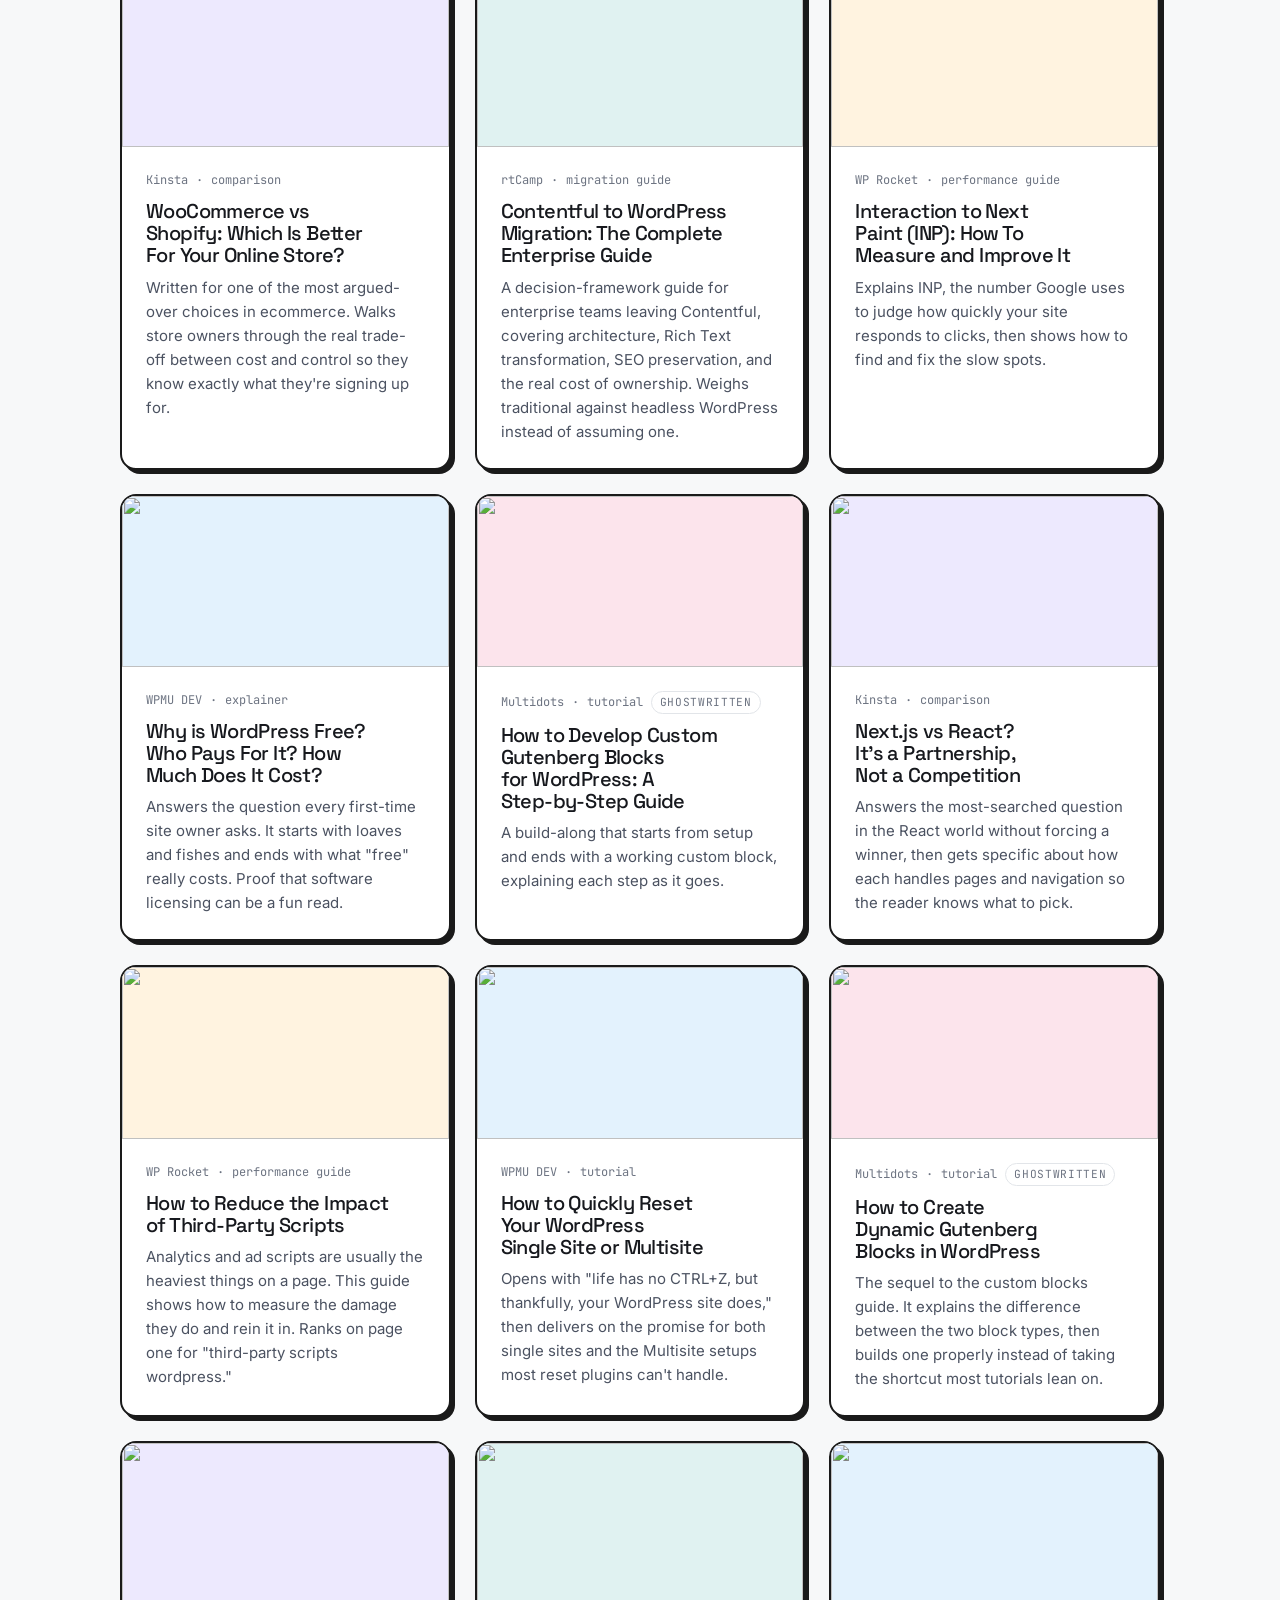
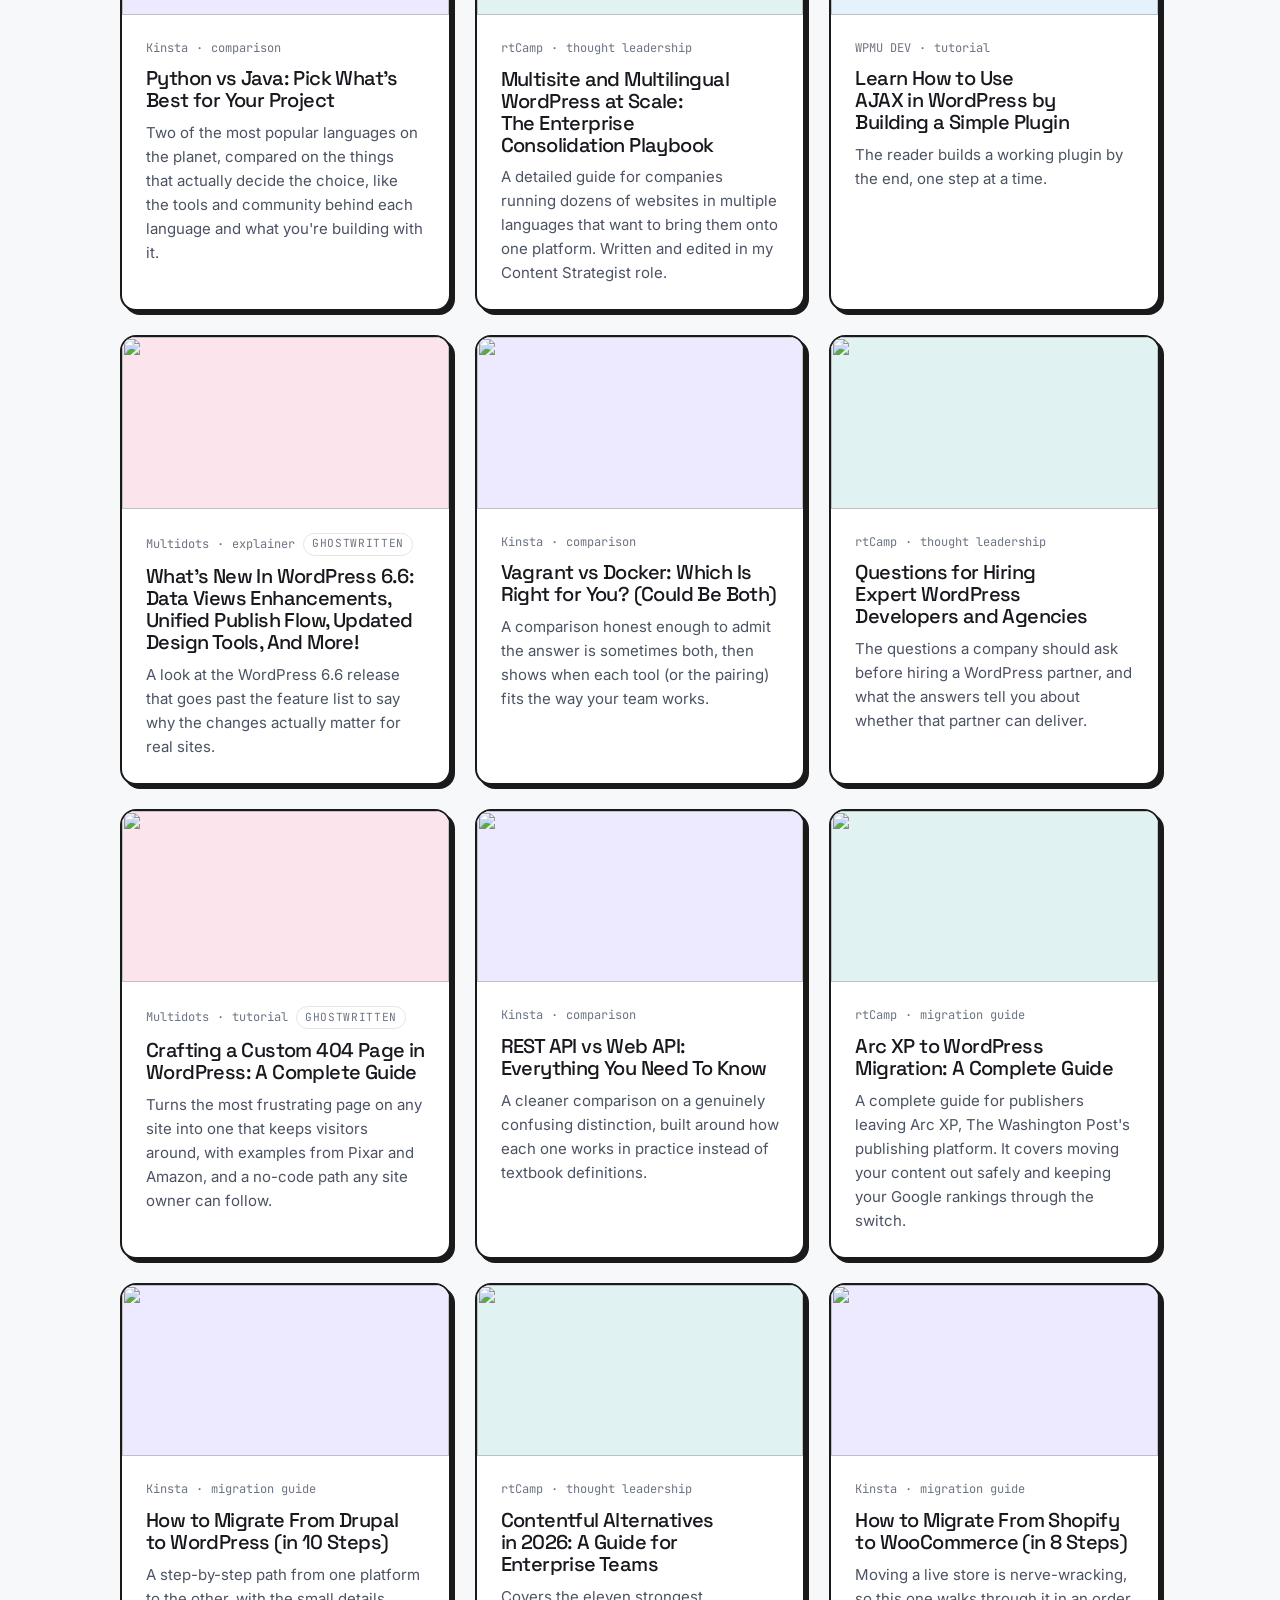
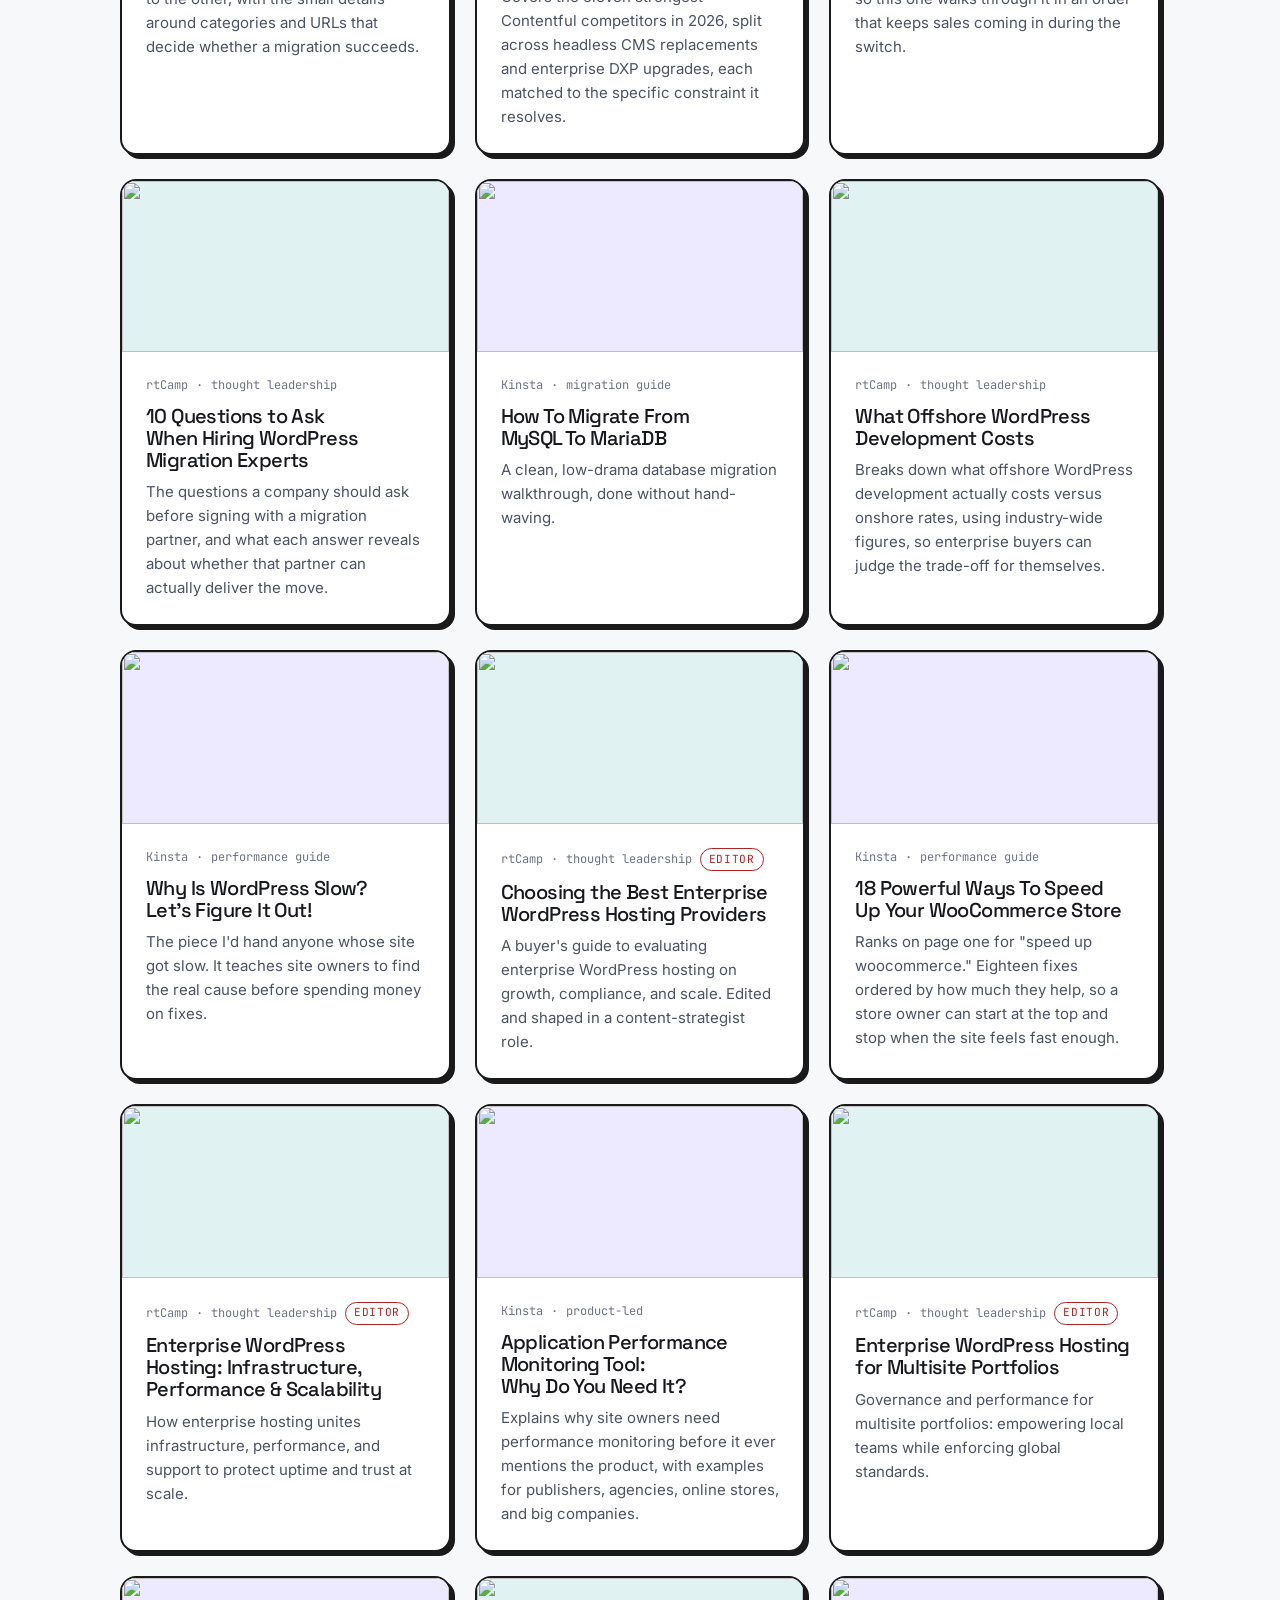
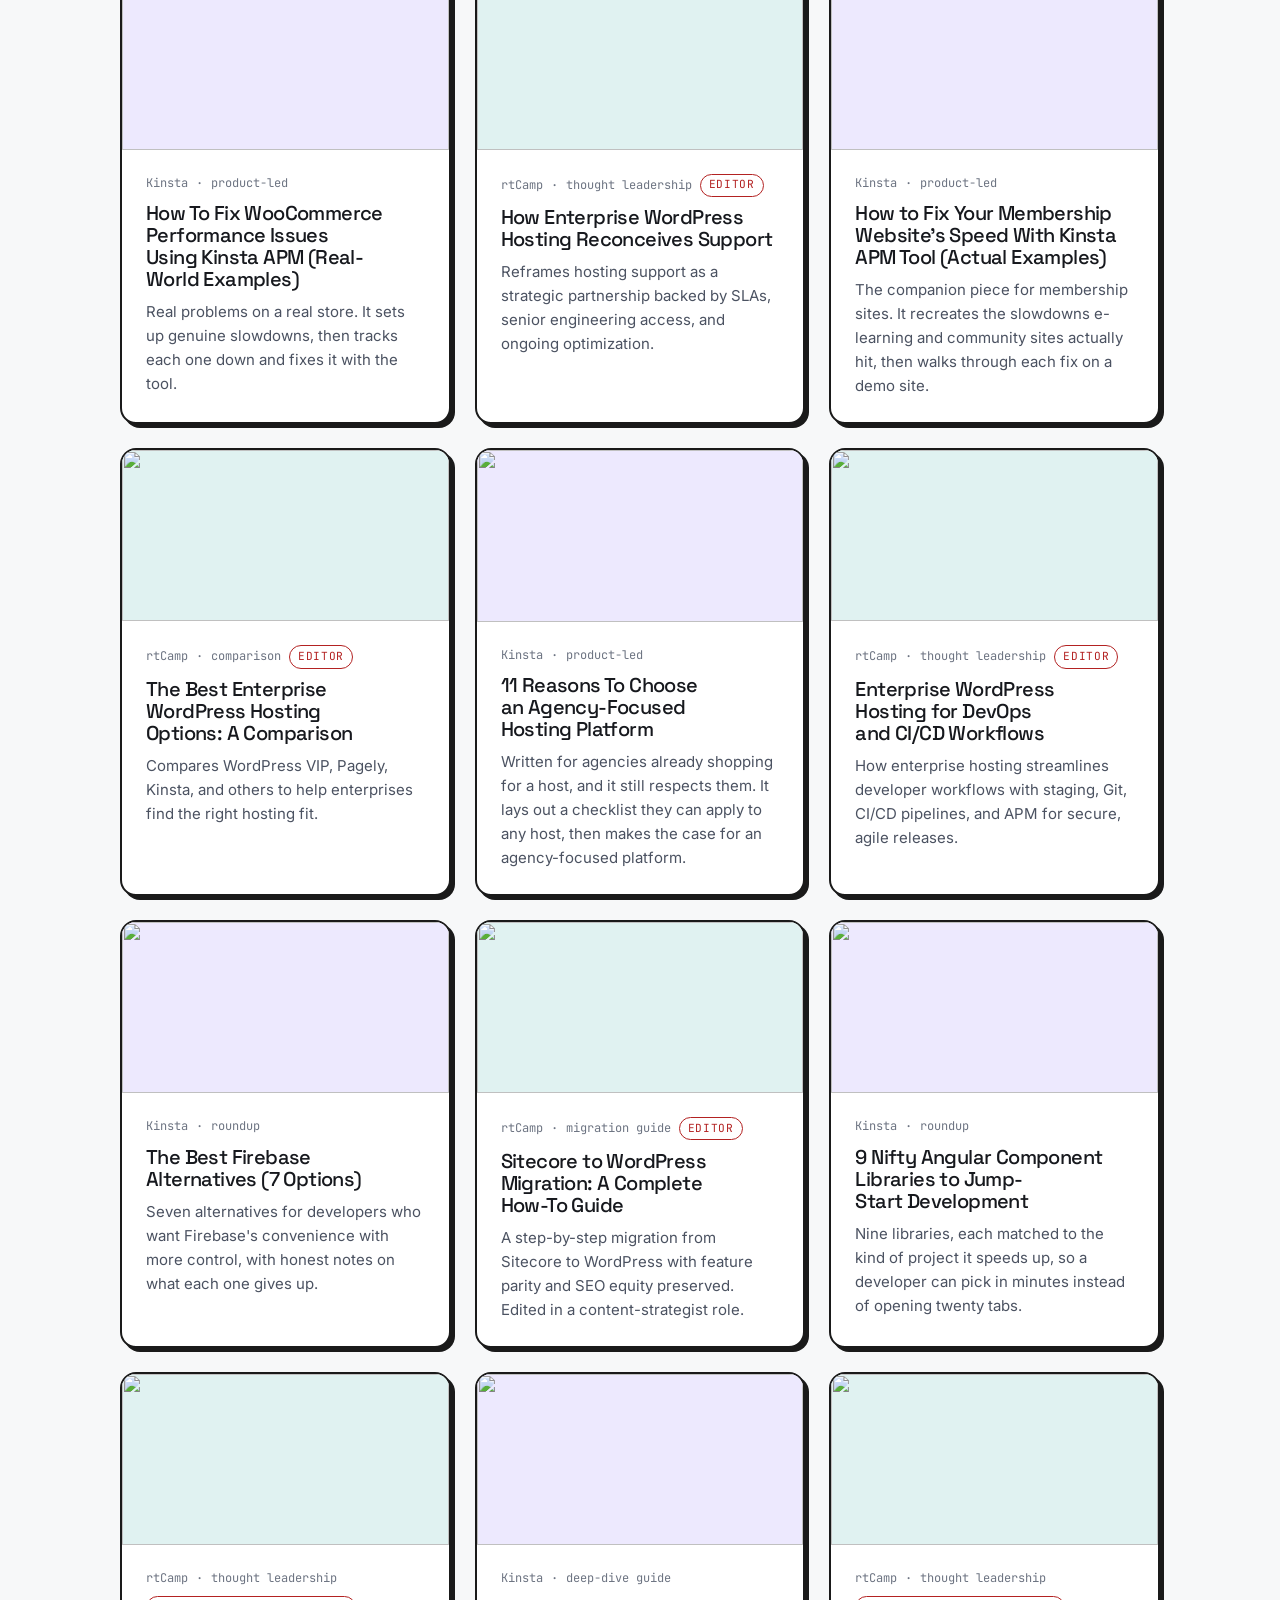
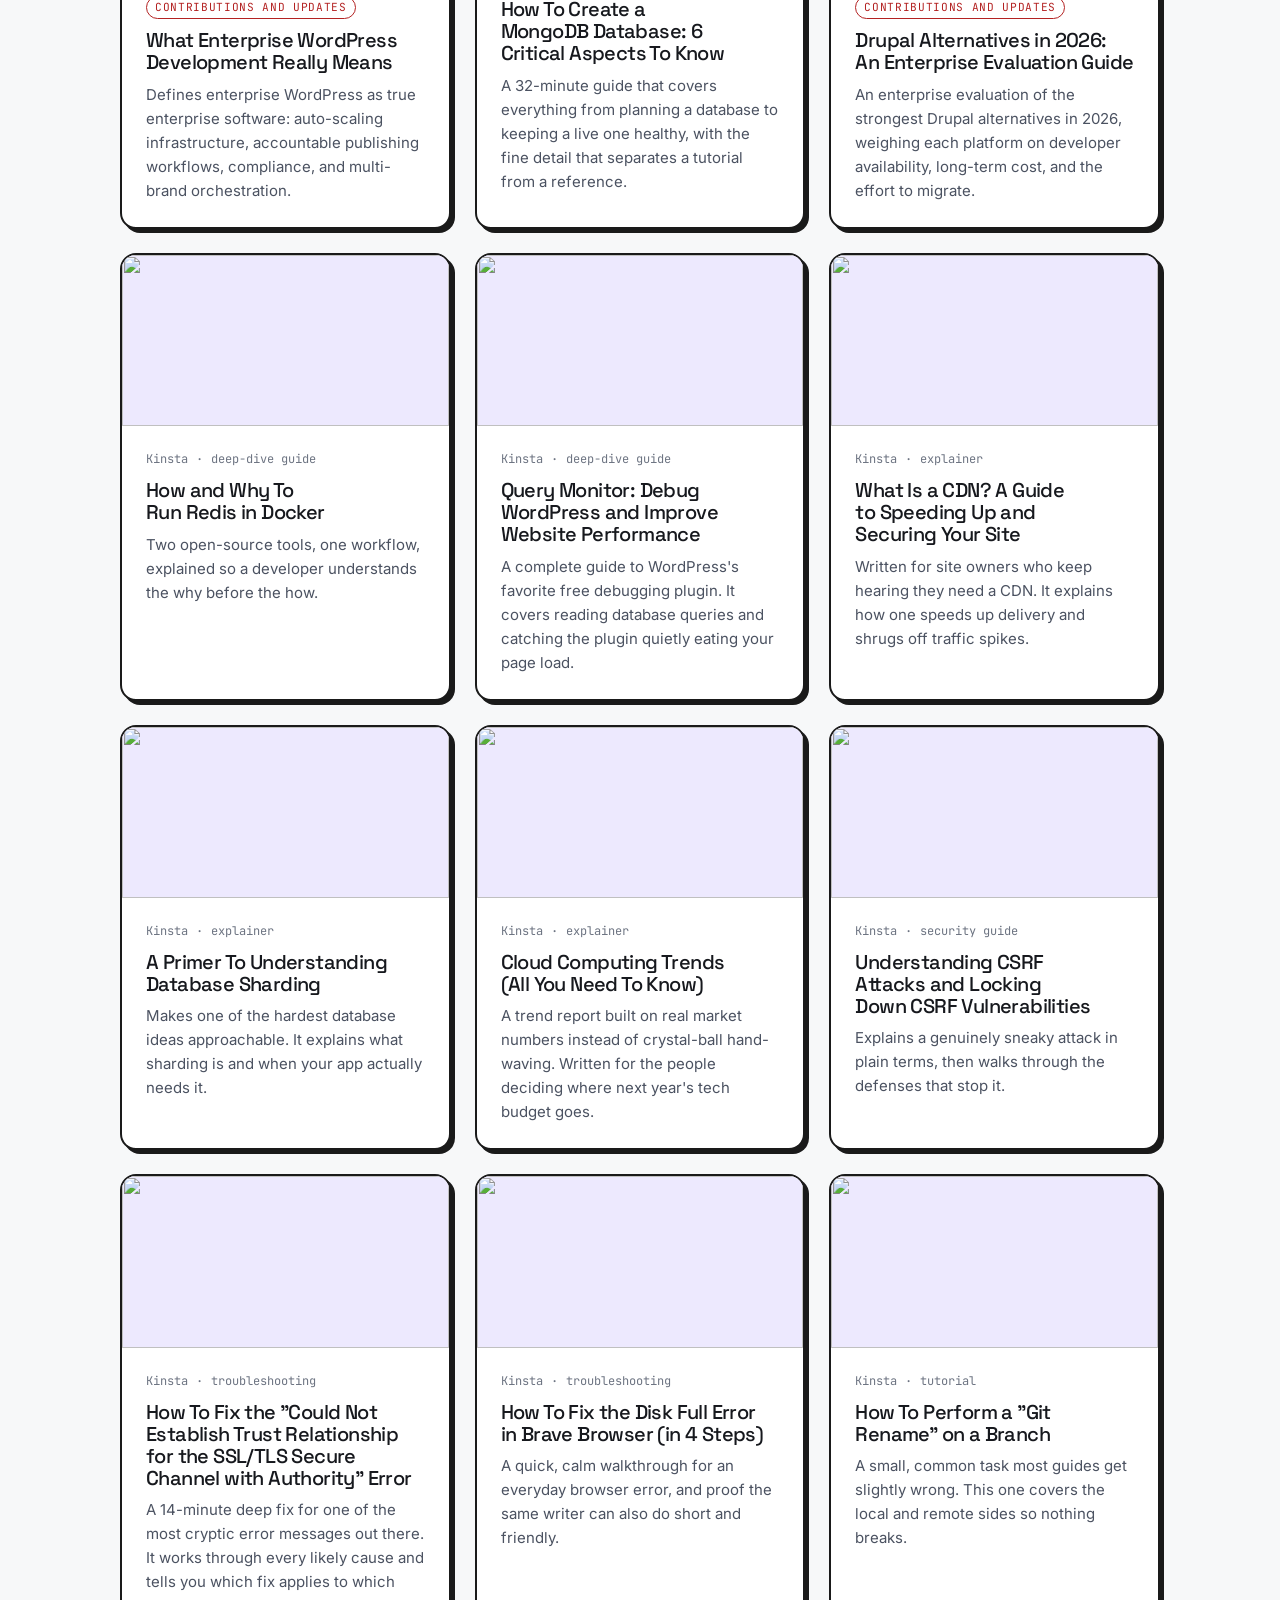
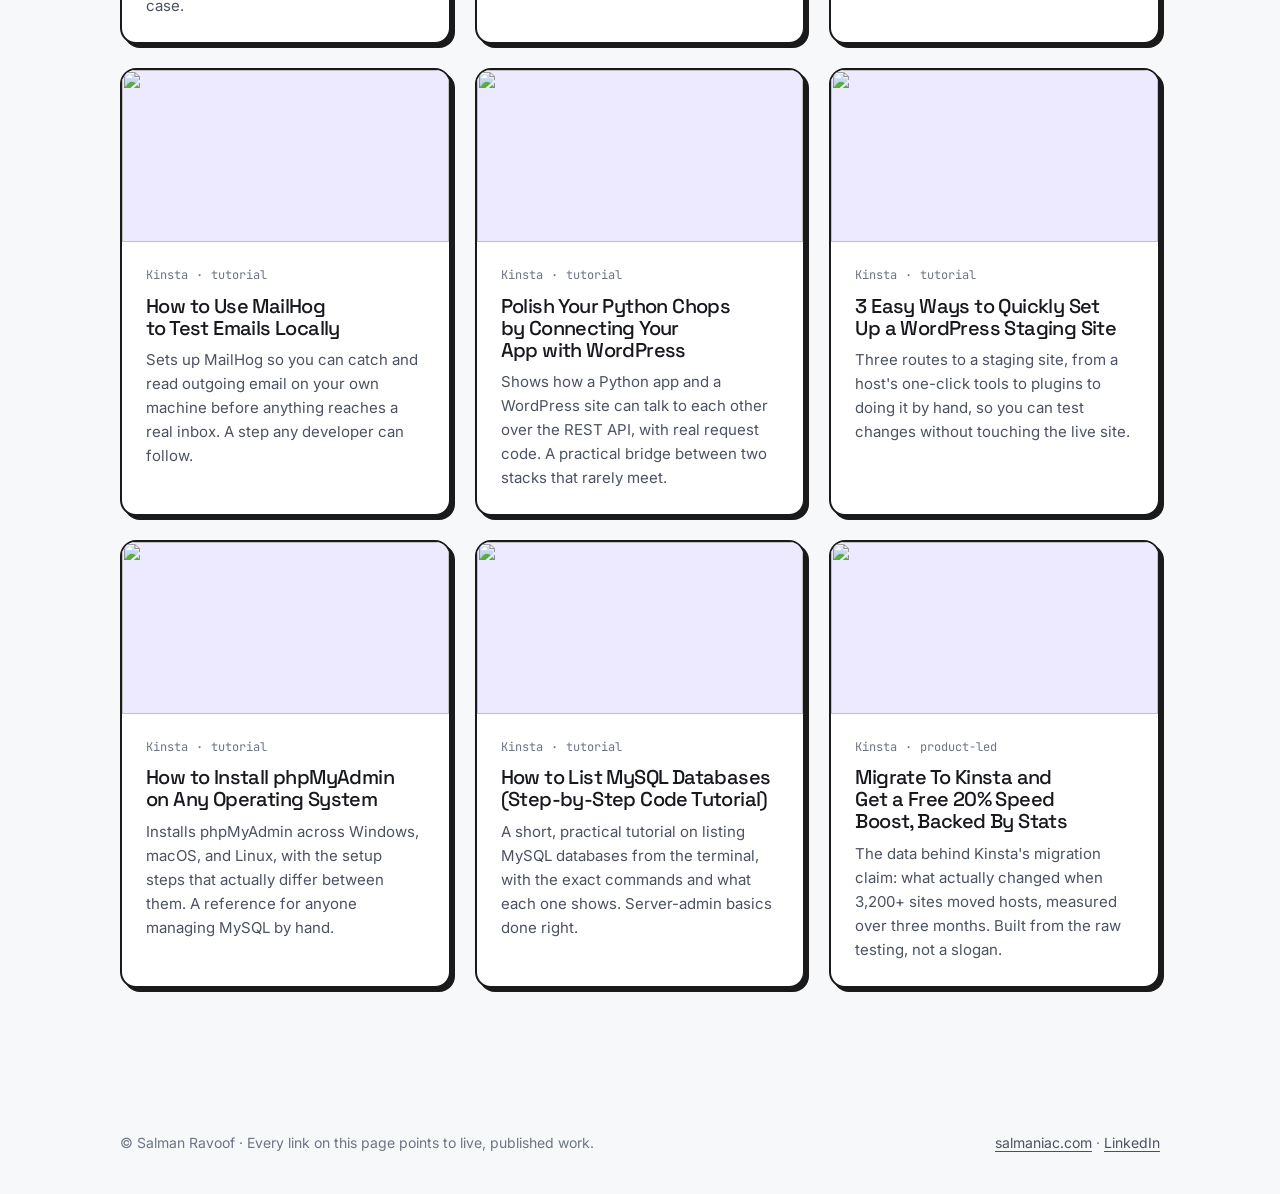
==== commit 5ab912b4: "Rewrite landing copy, restyle process timeline, fix domain and title - Rewrite hero, value cards, pr" ====
--- a/work.html
+++ b/work.html
@@ -14,7 +14,7 @@
 <meta property="og:image" content="https://portfolio.salmanravoof.com/assets/og-image.png">
 <meta property="og:image:width" content="1200">
 <meta property="og:image:height" content="630">
-<meta property="og:image:alt" content="Salman Ravoof, technical content writer for hire">
+<meta property="og:image:alt" content="Salman Ravoof, technical writer for hire">
 <meta name="twitter:card" content="summary_large_image">
 <meta name="twitter:image" content="https://portfolio.salmanravoof.com/assets/og-image.png">
 
@@ -104,7 +104,7 @@
 <footer class="site-footer">
   <div class="container">
     <span>© Salman Ravoof · Every link on this page points to live, published work.</span>
-    <span><a href="https://salmanravoof.com">salmanravoof.com</a> · <a href="https://www.linkedin.com/in/salmanravoof/">LinkedIn</a></span>
+    <span><a href="https://salmaniac.com">salmaniac.com</a> · <a href="https://www.linkedin.com/in/salmanravoof/">LinkedIn</a></span>
   </div>
 </footer>
 
--- a/css/components.css
+++ b/css/components.css
@@ -469,6 +469,33 @@
   border-radius: 999px;
 }
 
+/* External validation badge (strongest credibility signal). Bold on purpose. */
+.card-cite {
+  display: inline-flex;
+  align-items: flex-start;
+  gap: 0.4rem;
+  align-self: flex-start;
+  margin-block: 0.15rem 0.35rem;
+  background: var(--accent);
+  color: var(--text-on-accent);
+  font-family: var(--font-mono);
+  font-size: 0.72rem;
+  font-weight: 500;
+  line-height: 1.3;
+  padding: 0.35rem 0.65rem;
+  border: 2px solid var(--ink-line);
+  border-radius: var(--radius);
+  box-shadow: var(--shadow-sm);
+  text-decoration: none;
+  transition: transform 120ms ease, box-shadow 120ms ease, background 120ms ease;
+}
+a.card-cite:hover {
+  background: var(--accent-strong);
+  transform: translate(-1px, -1px);
+  box-shadow: var(--shadow-card);
+}
+.card-cite svg { flex-shrink: 0; margin-top: 0.05rem; }
+
 .tag {
   background: var(--bg);
   border: 1.5px solid var(--ink-line);
@@ -510,16 +537,71 @@
   display: grid;
   grid-template-columns: 3rem 1fr;
   gap: var(--space-2);
-}
+  position: relative;
+}
+/* Connecting line: runs from each badge down to the next step. */
+.process-step::after {
+  content: "";
+  position: absolute;
+  left: 1.25rem;
+  top: 2.5rem;
+  bottom: calc(-1 * var(--space-3));
+  width: 2px;
+  background: var(--ink-line);
+}
+.process-step:last-child::after { display: none; }
+/* Number badge sitting on the line. */
 .process-step::before {
   content: "0" counter(step);
-  font-family: var(--font-mono);
+  position: relative;
+  z-index: 1;
+  display: flex;
+  align-items: center;
+  justify-content: center;
+  width: 2.5rem;
+  height: 2.5rem;
+  font-family: var(--font-mono);
+  font-size: 0.8125rem;
   color: var(--accent-strong);
-  font-size: 0.875rem;
-  padding-top: 0.3rem;
-}
-.process-step h3 { margin-bottom: 0.35rem; }
+  background: var(--accent-soft);
+  border: 2px solid var(--ink-line);
+  border-radius: 999px;
+  box-shadow: var(--shadow-sm);
+}
+.process-step h3 { margin-bottom: 0.35rem; padding-top: 0.4rem; }
 .process-step p { color: var(--text-secondary); font-size: 0.9375rem; }
+
+/* ---------- Code & side projects (GitHub) ---------- */
+.repo-grid {
+  display: grid;
+  grid-template-columns: repeat(auto-fit, minmax(240px, 1fr));
+  gap: var(--space-3);
+}
+.repo-card {
+  display: flex;
+  flex-direction: column;
+  gap: 0.5rem;
+  background: var(--surface);
+  border: 2px solid var(--ink-line);
+  border-radius: var(--radius-lg);
+  box-shadow: var(--shadow-card);
+  padding: var(--space-3);
+  text-decoration: none;
+  color: var(--text);
+  transition: transform 150ms ease, box-shadow 150ms ease;
+}
+.repo-card:hover { transform: translate(-2px, -2px); box-shadow: var(--shadow-card-hover); }
+.repo-name {
+  display: inline-flex;
+  align-items: center;
+  gap: 0.5rem;
+  font-family: var(--font-mono);
+  font-size: 0.9375rem;
+  color: var(--text);
+}
+.repo-name svg { flex-shrink: 0; }
+.repo-desc { color: var(--text-secondary); font-size: 0.9375rem; }
+.repo-more { margin-top: var(--space-3); }
 
 /* ---------- Testimonials ---------- */
 .testimonial-grid {
